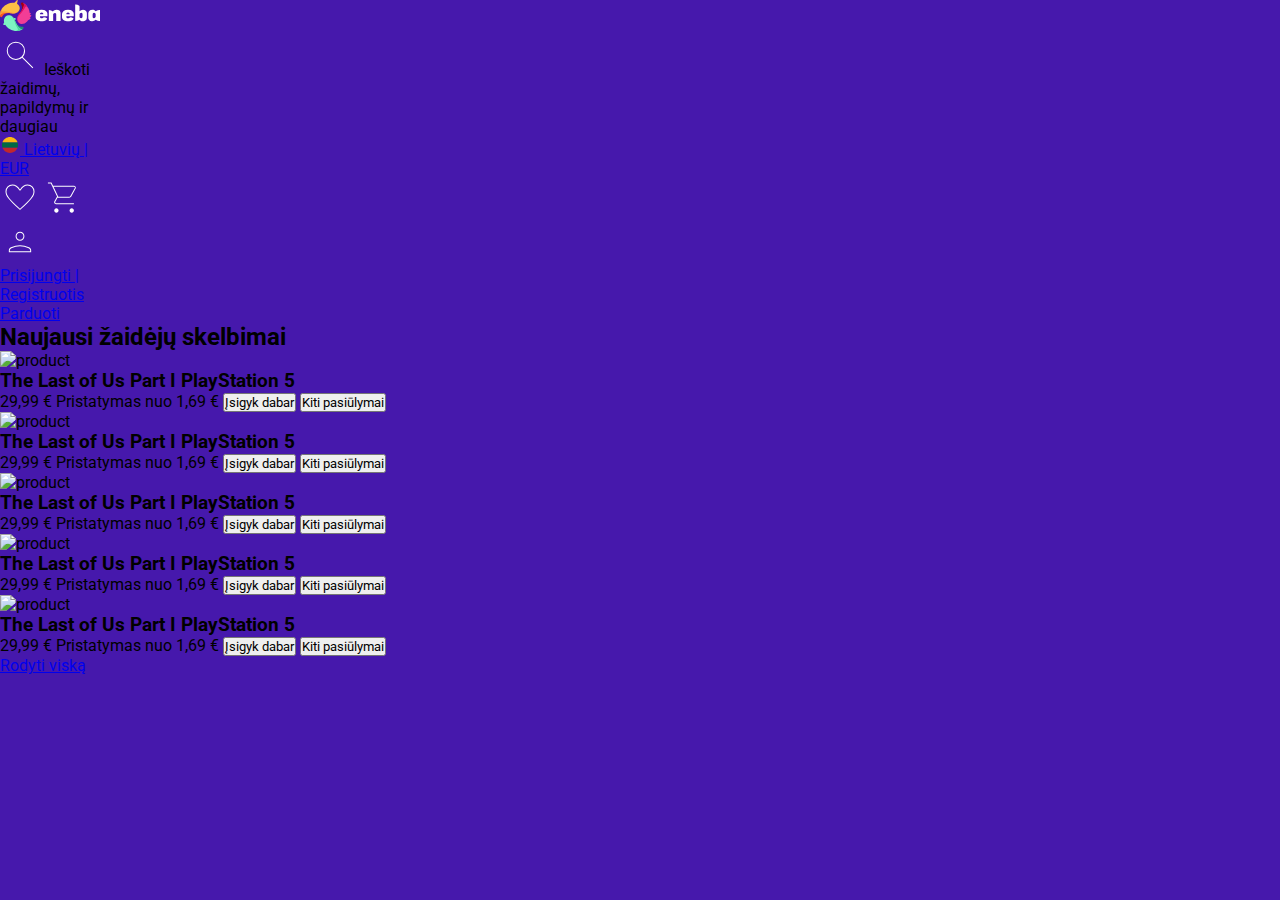
==== task.html @ d920ccc6 "Adedd @media for mobile header" ====
<!DOCTYPE html>
<html lang="en">
  <head>
    <meta charset="UTF-8" />
    <meta name="viewport" content="width=device-width, initial-scale=1.0" />
    <link rel="stylesheet" href="./task.css" />
    <link
      rel="stylesheet"
      href="https://cdnjs.cloudflare.com/ajax/libs/font-awesome/6.7.2/css/all.min.css"
    />
    <title>Document</title>
  </head>
  <body>
    <header>
      <div class="main_header">
        <div class="logo"><img src="./Images/logoFull.svg" alt="Logo" /></div>

        <div class="search_bar">
          <img src="./Images/Icons/search_icon.svg" alt="" />
          Ieškoti žaidimų, papildymų ir daugiau
        </div>
        <div class="language_curency">
          <a href="#"
            ><img src="./Images/Icons/language_icon.png" alt="" /> Lietuvių |
            EUR</a
          >
        </div>

        <div class="login_register">
          <a href="#"><img src="./Images/Icons/favorite_icon.svg" alt="" /></a>
          <a href="#"><img src="./Images/Icons/shopping_icon.svg" alt="" /></a>
          <a href="#"><img src="./Images/Icons/person_icon.svg" alt="" /></a>
          <a href="#">Prisijungti | Registruotis</a>
        </div>

        <div class="sell_button"><a href="#">Parduoti</a></div>

        <div class="mobile_header">
          <a href=""><img src="./Images/Icons/search_icon.svg" alt="" /></a>
          <a href="#"><img src="./Images/Icons/favorite_icon.svg" alt="" /></a>
          <a href="#"><img src="./Images/Icons/shopping_icon.svg" alt="" /></a>
          <a href="#"><img src="./Images/Icons/person_icon.svg" alt="" /></a>
        </div>
      </div>
    </header>
    <main>
      <section class="commercial"></section>
      <section class="categories"></section>
      <section class="new_ads">
        <h2>Naujausi žaidėjų skelbimai</h2>
        <div class="for_gaming">
          <ul class="gaming_categories">
            <li><a href="#somewhere"></a></li>
            <li><a href="#somewhere"></a></li>
            <li><a href="#somewhere"></a></li>
            <li><a href="#somewhere"></a></li>
            <li><a href="#somewhere"></a></li>
          </ul>
          <ul class="equipment_models">
            <li><a href="#somewhere"></a></li>
            <li><a href="#somewhere"></a></li>
            <li><a href="#somewhere"></a></li>
            <li><a href="#somewhere"></a></li>
            <li><a href="#somewhere"></a></li>
            <li><a href="#somewhere"></a></li>
            <li><a href="#somewhere"></a></li>
            <li><a href="#somewhere"></a></li>
            <li><a href="#somewhere"></a></li>
          </ul>
        </div>
        <div class="cards">
          <div class="card">
            <div class="img_wrapper">
              <img src="" alt="product" />
            </div>
            <div class="card_content">
              <h3>The Last of Us Part I PlayStation 5</h3>
              <span class="advertisements_count"></span>
              <span class="price">29,99 €</span>
              <span class="shipping_cost">Pristatymas nuo 1,69 €</span>
              <button class="purchase_button">Įsigyk dabar</button>
              <button class="ads_button">Kiti pasiūlymai</button>
            </div>
          </div>
          <div class="card">
            <div class="img_wrapper">
              <img src="" alt="product" />
            </div>
            <div class="card_content">
              <h3>The Last of Us Part I PlayStation 5</h3>
              <span class="advertisements_count"></span>
              <span class="price">29,99 €</span>
              <span class="shipping_cost">Pristatymas nuo 1,69 €</span>
              <button class="purchase_button">Įsigyk dabar</button>
              <button class="ads_button">Kiti pasiūlymai</button>
            </div>
          </div>
          <div class="card">
            <div class="img_wrapper">
              <img src="" alt="product" />
            </div>
            <div class="card_content">
              <h3>The Last of Us Part I PlayStation 5</h3>
              <span class="advertisements_count"></span>
              <span class="price">29,99 €</span>
              <span class="shipping_cost">Pristatymas nuo 1,69 €</span>
              <button class="purchase_button">Įsigyk dabar</button>
              <button class="ads_button">Kiti pasiūlymai</button>
            </div>
          </div>
          <div class="card">
            <div class="img_wrapper">
              <img src="" alt="product" />
            </div>
            <div class="card_content">
              <h3>The Last of Us Part I PlayStation 5</h3>
              <span class="advertisements_count"></span>
              <span class="price">29,99 €</span>
              <span class="shipping_cost">Pristatymas nuo 1,69 €</span>
              <button class="purchase_button">Įsigyk dabar</button>
              <button class="ads_button">Kiti pasiūlymai</button>
            </div>
          </div>
          <div class="card">
            <div class="img_wrapper">
              <img src="" alt="product" />
            </div>
            <div class="card_content">
              <h3>The Last of Us Part I PlayStation 5</h3>
              <span class="advertisements_count"></span>
              <span class="price">29,99 €</span>
              <span class="shipping_cost">Pristatymas nuo 1,69 €</span>
              <button class="purchase_button">Įsigyk dabar</button>
              <button class="ads_button">Kiti pasiūlymai</button>
            </div>
          </div>
        </div>
        <a class="button" href="#show">Rodyti viską</a>
      </section>
      <section class="promoted_offers"></section>
      <section class="recommendations"></section>
      <section class="most_popular_games"></section>
    </main>
    <footer></footer>
  </body>
</html>
---- task.css ----
@font-face {
  font-family: "Roboto";
  src: url("./Fonts/Roboto/Roboto-VariableFont_wdth\,wght.ttf");
}

* {
  margin: 0;
  padding: 0;
  box-sizing: border-box;
  font-family: "Roboto";
  list-style: none;
}

body {
  min-width: 370px;
  background-color: var(--main-background-color);
}

:root {
  --main-background-color: #4618ac;
  --secondary-background-color: #351183;
  --main-text-color: #fff;
}

header {
  display: flex;
  width: 100px;
  background-color: var(--main-background-color);
}

.mobile_header {
  display: none;
}

@media screen and (max-width: 600px) {
  .search_bar {
    display: none;
  }
  .language_curency {
    display: none;
  }
  .login_register {
    display: none;
  }
  .sell_button {
    display: none;
  }
  .mobile_header {
    display: flex;
  }
}
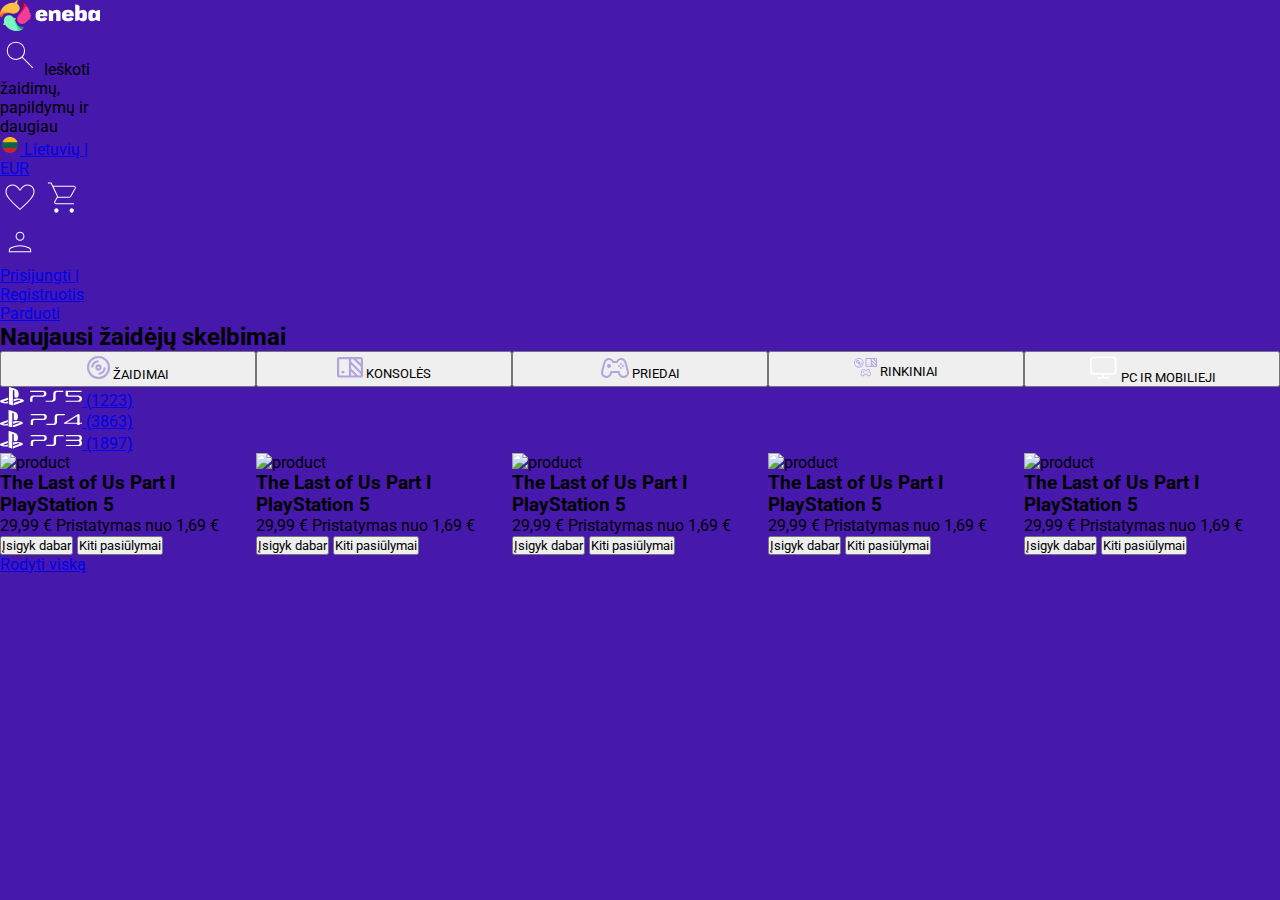
==== commit 2b85b409: "Added new content" ====
--- a/task.html
+++ b/task.html
@@ -49,17 +49,211 @@
       <section class="new_ads">
         <h2>Naujausi žaidėjų skelbimai</h2>
         <div class="for_gaming">
-          <ul class="gaming_categories">
-            <li><a href="#somewhere"></a></li>
-            <li><a href="#somewhere"></a></li>
-            <li><a href="#somewhere"></a></li>
-            <li><a href="#somewhere"></a></li>
-            <li><a href="#somewhere"></a></li>
-          </ul>
+          <div class="gaming_categories">
+            <button class="button">
+              <svg
+                xmlns="http://www.w3.org/2000/svg"
+                width="61.65"
+                height="61.65"
+                viewBox="0 0 61.65 61.65"
+                class=""
+                style="max-width: 23px; min-width: 23px; height: auto"
+              >
+                <path
+                  fill="#b5a3de"
+                  fill-rule="evenodd"
+                  d="M30.83 22.42a8.4 8.4 0 108.4 8.4 8.4 8.4 0 00-8.4-8.4zm-2.8 8.4a2.8 2.8 0 102.8-2.8 2.8 2.8 0 00-2.81 2.8z"
+                ></path>
+                <path
+                  fill="#b5a3de"
+                  d="M11.2 30.83A19.62 19.62 0 0130.84 11.2v5.6A14.01 14.01 0 0016.8 30.83zm19.63 14.01a14.01 14.01 0 0014-14.01h5.6a19.62 19.62 0 01-19.6 19.61z"
+                ></path>
+                <path
+                  fill="#b5a3de"
+                  fill-rule="evenodd"
+                  d="M30.83 0a30.83 30.83 0 1030.82 30.83A30.82 30.82 0 0030.83 0zM5.6 30.83A25.22 25.22 0 1030.83 5.6 25.22 25.22 0 005.6 30.83z"
+                ></path>
+              </svg>
+              <span>ŽAIDIMAI</span>
+            </button>
+            <button class="button">
+              <svg
+                xmlns="http://www.w3.org/2000/svg"
+                width="71.02"
+                height="56.23"
+                viewBox="0 0 71.02 56.23"
+                class=""
+                style="max-width: 26px; min-width: 26px; height: auto"
+              >
+                <path
+                  fill="#b5a3de"
+                  d="M65.1 0H5.92A5.92 5.92 0 000 5.92V50.3a5.92 5.92 0 005.92 5.92H65.1a5.92 5.92 0 005.92-5.92V5.9A5.92 5.92 0 0065.1 0zM38.47 39.7l10.61 10.6H38.47zm0-33.78h6.17L65.1 26.38v12.34L38.47 12.1zM65.1 18.01L53.01 5.91H65.1zM5.91 5.91h26.64v44.4H5.92zm51.54 44.4L38.47 31.33V20.46L65.1 47.09v3.22zm0 0"
+                ></path>
+                <path
+                  fill="#b5a3de"
+                  d="M17.75 38.47H14.8a2.96 2.96 0 100 5.92h2.95a2.96 2.96 0 100-5.92zm0 0"
+                ></path>
+              </svg>
+              <span>KONSOLĖS</span>
+            </button>
+            <button class="button">
+              <svg
+                xmlns="http://www.w3.org/2000/svg"
+                width="77.23"
+                height="55.24"
+                viewBox="0 0 77.23 55.24"
+                class=""
+                style="max-width: 28px; min-width: 28px; height: auto"
+              >
+                <path
+                  fill="#b5a3de"
+                  d="M15.19 55.18a15.12 15.12 0 01-3.97-.53A15.45 15.45 0 01.52 35.87l6.42-24.39a15.28 15.28 0 017.15-9.46A14.98 14.98 0 0125.52.52a15.23 15.23 0 019.5 7.76h7.16A15.14 15.14 0 0151.7.53a14.98 14.98 0 0111.44 1.5 15.37 15.37 0 017.15 9.4l6.43 24.44A15.45 15.45 0 0165.97 54.7a14.98 14.98 0 01-11.44-1.5 15.28 15.28 0 01-7.15-9.4l-.5-2.43H30.33l-.63 2.38a15.28 15.28 0 01-7.15 9.4 15.06 15.06 0 01-7.36 2.02zm6.4-49.66a9.63 9.63 0 00-4.75 1.27 9.93 9.93 0 00-4.58 6.05L5.85 37.22a9.93 9.93 0 006.84 12.11 9.46 9.46 0 007.23-.94 9.77 9.77 0 004.58-6.04l1.7-6.48h24.83l1.69 6.48a9.88 9.88 0 004.58 6.04 9.55 9.55 0 007.25.94 9.88 9.88 0 006.81-12.1l-6.42-24.4a9.8 9.8 0 00-4.55-6.04 9.55 9.55 0 00-7.26-.94 9.8 9.8 0 00-6.54 6.13l-.66 1.82H31.3l-.66-1.82a9.82 9.82 0 00-6.57-6.13 9.6 9.6 0 00-2.48-.33z"
+                ></path>
+                <path
+                  fill="#b5a3de"
+                  d="M22.06 27.6a5.52 5.52 0 115.51-5.53 5.52 5.52 0 01-5.51 5.52zm0-5.53zm35.86-5.51a2.76 2.76 0 11-2.76-2.76 2.76 2.76 0 012.76 2.76zm0 11.04a2.76 2.76 0 11-2.76-2.77 2.76 2.76 0 012.76 2.76zm-5.52-5.53a2.76 2.76 0 11-2.76-2.75 2.76 2.76 0 012.76 2.75zm11.04 0a2.76 2.76 0 11-2.76-2.75 2.76 2.76 0 012.76 2.75z"
+                ></path>
+              </svg>
+              <span>PRIEDAI</span>
+            </button>
+            <button class="button">
+              <svg
+                xmlns="http://www.w3.org/2000/svg"
+                width="71.02"
+                height="56.36"
+                viewBox="0 0 71.02 56.36"
+                class=""
+                style="max-width: 23px; min-width: 23px; height: auto"
+              >
+                <path
+                  fill="#b5a3de"
+                  d="M26.68 56.33a6.21 6.21 0 01-1.63-.22 6.35 6.35 0 01-4.4-7.71l2.64-10.02a6.28 6.28 0 012.94-3.89 6.15 6.15 0 014.7-.61 6.26 6.26 0 013.9 3.18h2.94a6.22 6.22 0 013.9-3.18 6.15 6.15 0 014.7.61 6.31 6.31 0 012.94 3.87l2.64 10.04a6.35 6.35 0 01-4.4 7.74 6.15 6.15 0 01-4.7-.61 6.28 6.28 0 01-2.94-3.87l-.2-1h-6.8l-.26.98a6.28 6.28 0 01-2.94 3.86 6.19 6.19 0 01-3.03.83zm2.63-20.4a3.96 3.96 0 00-1.95.52 4.08 4.08 0 00-1.88 2.48l-2.64 10.02a4.08 4.08 0 002.81 4.98 3.89 3.89 0 002.97-.39 4.01 4.01 0 001.88-2.48l.7-2.66h10.2l.7 2.66a4.06 4.06 0 001.87 2.48 3.92 3.92 0 002.98.39 4.06 4.06 0 002.8-4.98l-2.64-10.01a4.02 4.02 0 00-1.87-2.49 3.92 3.92 0 00-2.98-.38 4.02 4.02 0 00-2.68 2.51l-.27.75H33.3l-.27-.75a4.04 4.04 0 00-2.7-2.51 3.94 3.94 0 00-1.02-.14z"
+                ></path>
+                <path
+                  fill="#b5a3de"
+                  d="M29.5 45a2.27 2.27 0 112.27-2.27A2.27 2.27 0 0129.5 45zm0-2.27zm14.74-2.27a1.13 1.13 0 11-1.14-1.13 1.13 1.13 0 011.14 1.13zm0 4.54a1.13 1.13 0 11-1.14-1.14A1.13 1.13 0 0144.24 45zm-2.27-2.27a1.13 1.13 0 11-1.13-1.13 1.13 1.13 0 011.13 1.13zm4.53 0a1.13 1.13 0 11-1.13-1.13 1.13 1.13 0 011.13 1.13z"
+                ></path>
+                <path
+                  fill="#b5a3de"
+                  fill-rule="evenodd"
+                  d="M14.88 10.82a4.06 4.06 0 104.06 4.06 4.06 4.06 0 00-4.06-4.06zm-1.35 4.06a1.35 1.35 0 101.35-1.36 1.35 1.35 0 00-1.35 1.36z"
+                ></path>
+                <path
+                  fill="#b5a3de"
+                  d="M5.41 14.88a9.47 9.47 0 019.47-9.47v2.7a6.76 6.76 0 00-6.76 6.77zm9.47 6.76a6.76 6.76 0 006.76-6.76h2.7a9.47 9.47 0 01-9.46 9.47z"
+                ></path>
+                <path
+                  fill="#b5a3de"
+                  fill-rule="evenodd"
+                  d="M14.88 0a14.88 14.88 0 1014.88 14.88A14.88 14.88 0 0014.88 0zM2.7 14.88A12.17 12.17 0 1014.88 2.7 12.17 12.17 0 002.7 14.88z"
+                ></path>
+                <g fill="#b5a3de">
+                  <path
+                    d="M68.06 0H38.47a2.96 2.96 0 00-2.96 2.96v22.2a2.96 2.96 0 002.96 2.95h29.6a2.96 2.96 0 002.95-2.96V2.95A2.96 2.96 0 0068.06 0zM54.75 19.85l5.3 5.3h-5.3zm0-16.9h3.08L68.06 13.2v6.17L54.75 6.05zM68.06 9l-6.04-6.04h6.04zm-29.6-6.04H51.8v22.2H38.47zm25.78 22.2l-9.5-9.5v-5.43l13.32 13.32v1.6zm0 0"
+                  ></path>
+                  <path
+                    d="M44.39 19.24H42.9a1.48 1.48 0 000 2.95h1.48a1.48 1.48 0 100-2.95zm0 0"
+                  ></path>
+                </g>
+              </svg>
+              <span>RINKINIAI</span>
+            </button>
+            <button class="button">
+              <svg
+                width="33"
+                height="32"
+                viewBox="0 0 33 32"
+                fill="none"
+                xmlns="http://www.w3.org/2000/svg"
+                class=""
+                style="max-width: 30px; min-width: 30px; height: auto"
+              >
+                <path
+                  fill-rule="evenodd"
+                  clip-rule="evenodd"
+                  d="M27.45 5.9H6.12a2 2 0 00-2 2v12a2 2 0 002 2h21.33a2 2 0 002-2v-12a2 2 0 00-2-2zm-21.33-2a4 4 0 00-4 4v12a4 4 0 004 4h9.66v2.56h-4.33a1 1 0 100 2h10.67a1 1 0 000-2h-4.34V23.9h9.67a4 4 0 004-4v-12a4 4 0 00-4-4H6.12z"
+                  fill="#fff"
+                ></path>
+              </svg>
+              <span>PC IR MOBILIEJI</span>
+            </button>
+          </div>
           <ul class="equipment_models">
-            <li><a href="#somewhere"></a></li>
-            <li><a href="#somewhere"></a></li>
-            <li><a href="#somewhere"></a></li>
+            <li>
+              <a href="#somewhere">
+                <svg
+                  xmlns="http://www.w3.org/2000/svg"
+                  width="265.88"
+                  height="60.17"
+                  viewBox="0 0 265.88 60.17"
+                  class=""
+                  style="max-width: 82px; min-width: 82px; height: auto"
+                >
+                  <path
+                    d="M5.81 51.21c-6.1-1.73-7.13-5.34-4.33-7.41a29.21 29.21 0 016.96-3.36l18.11-6.46v7.36L13.54 46c-2.3.84-2.66 2.01-.79 2.63a13.57 13.57 0 007.56-.4l6.24-2.26v6.6c-.4.08-.84.14-1.23.22a41.13 41.13 0 01-19.5-1.59zm38.18.76l20.31-7.25c2.3-.84 2.66-1.99.79-2.6a13.57 13.57 0 00-7.56.4l-13.52 4.77v-7.6l.79-.26a46.87 46.87 0 019.4-1.99 39.87 39.87 0 0117.52 2.1c5.96 1.88 6.63 4.68 5.12 6.58S71.6 49.4 71.6 49.4l-27.59 9.94zM46.36 4.8c10.7 3.7 14.33 8.29 14.33 18.64 0 10.1-6.18 13.91-14.07 10.1V14.72c0-2.21-.4-4.23-2.47-4.81-1.56-.5-2.54.98-2.54 3.16v47.1l-12.62-4.03V0a145.33 145.33 0 0117.37 4.81z"
+                    fill-rule="evenodd"
+                    fill="#fff"
+                  ></path>
+                  <path
+                    d="M264.45 12h-51.49v13.97s-.17 5.4 6.52 5.4h31.49a9.2 9.2 0 013.58.73 5.82 5.82 0 013.72 5.6 6.17 6.17 0 01-2.8 5.46 7.22 7.22 0 01-3.86 1.12h-38.65v3.91h43.13s9.8-.39 9.8-10.46a9.25 9.25 0 00-5.69-8.9 13.09 13.09 0 00-5.54-1.2h-31.2a2.99 2.99 0 01-1.48-.37 2.62 2.62 0 01-1.4-2.49V15.9h43.88zm-116.3 32.25v3.91H170a10.91 10.91 0 007.14-2.57 9.08 9.08 0 003.19-7.11V21.83a6.01 6.01 0 012.24-4.76 5.53 5.53 0 013.52-1.17h19.06V12h-22.7s-9.8.18-9.8 10.53v15.56a6.8 6.8 0 01-.97 3.6 5.29 5.29 0 01-4.68 2.56zM97.69 12v3.86h38.96a7.51 7.51 0 013.13.67 5.43 5.43 0 013.27 5.23 5.32 5.32 0 01-3.27 5.12 7.43 7.43 0 01-3.2.68h-28.87a10.68 10.68 0 00-4.93 1.11 9.47 9.47 0 00-5.06 8.74v10.63h7.5V37.47a5.47 5.47 0 01.36-2.01 6.04 6.04 0 015.85-4.15h29.14a10.28 10.28 0 002.9-.39c2.7-.75 7.14-2.96 7.14-9.18 0-9.65-9.63-9.8-9.63-9.8H97.7z"
+                    fill="#fff"
+                  ></path>
+                </svg>
+                <span>(1223)</span>
+              </a>
+            </li>
+            <li>
+              <a href="#somewhere">
+                <svg
+                  xmlns="http://www.w3.org/2000/svg"
+                  width="279.56"
+                  height="60.17"
+                  viewBox="0 0 279.56 60.17"
+                  class=""
+                  style="max-width: 82px; min-width: 82px; height: auto"
+                >
+                  <path
+                    fill="#fff"
+                    d="M194.35 41.21V23.82c0-3.53 1.68-6.08 5.16-6.08h21.74a.31.31 0 00.29-.3v-3.59h-26.6c-5.8.76-8.59 4.76-8.59 9.92v17.38c0 3.54-1.68 6.09-5.16 6.09h-23a.31.31 0 00-.3.29v3.48a.5.5 0 00.17.29h26.09c6.84-.17 10.2-4.52 10.2-10.09zM104.91 51.3h7.65a.32.32 0 00.18-.29V39.94c0-3.54 2.02-5.97 4.92-5.97h31.48c7.07 0 10.55-4.35 10.55-10.09 0-5.16-2.84-9.16-8.58-9.91h-46.32a.2.2 0 00-.05.12v3.47c0 .18.05.3.23.3h41.5c3.53 0 5.16 2.54 5.16 6.08s-1.68 6.09-5.16 6.09h-32.8c-5.1 0-8.93 4.34-8.93 10.02v10.96a.27.27 0 00.17.29z"
+                  ></path>
+                  <path
+                    fill="#fff"
+                    d="M221.42 47.3h41.8a.26.26 0 01.23.17v3.54a.27.27 0 00.29.3h7.54a.27.27 0 00.23-.3v-3.48a.31.31 0 01.29-.29h7.48a.27.27 0 00.29-.29v-3.48a.27.27 0 00-.3-.29h-7.48a.31.31 0 01-.29-.29V17.74c0-2.09-.75-3.36-2.02-3.83h-2.2a7.2 7.2 0 00-2.2.99l-45.05 27.76c-1.74 1.1-2.38 2.32-1.91 3.25.35.81 1.33 1.39 3.3 1.39zm6.5-4.64l34.9-21.56a.39.39 0 01.63.35V43a.31.31 0 01-.29.3H228.1c-.3 0-.47-.12-.47-.18a.52.52 0 01.3-.47z"
+                  ></path>
+                  <g fill="#fff">
+                    <path
+                      d="M29.15 0c3.36.64 6.72 1.56 10.03 2.5 1.91.57 3.77 1.1 5.68 1.73a41.32 41.32 0 018.58 3.6 18.33 18.33 0 013.36 2.55 13.93 13.93 0 012.6 3.65 20.18 20.18 0 011.69 7.82 22.36 22.36 0 01-.3 5.22 12.75 12.75 0 01-1.56 4.29 7.43 7.43 0 01-2.9 2.78 7.09 7.09 0 01-3.76.87 13.1 13.1 0 01-5.69-1.45c-.05-5.91 0-11.77 0-17.68a14.72 14.72 0 00-.17-3.19 4 4 0 00-1.1-2.2 3 3 0 00-1.5-.7 1.5 1.5 0 00-1.51.58 4 4 0 00-.76 2.55v47.25c-4.23-1.34-8.46-2.67-12.69-4.06zM10.08 39.88l16.58-5.91v7.36c-4.35 1.56-8.76 3.13-13.1 4.7a4.8 4.8 0 00-1.68.93.83.83 0 00-.3.87 1.48 1.48 0 00.88.7 7.8 7.8 0 003.01.46 17.12 17.12 0 003.42-.36 16.1 16.1 0 002.2-.7c1.85-.7 3.7-1.33 5.62-2.03v6.61a47.26 47.26 0 01-6.95.76A40.25 40.25 0 015.85 51.3a12.13 12.13 0 01-4.12-1.91 4.33 4.33 0 01-1.56-1.97 3.04 3.04 0 01.06-2.15 4.17 4.17 0 011.44-1.57 26.67 26.67 0 014.41-2.31c1.27-.58 2.67-1.05 4-1.51z"
+                    ></path>
+                    <path
+                      d="M54.54 37.39c1.27-.12 2.5-.18 3.77-.23a40.19 40.19 0 0112.29 1.8c.75.23 1.5.52 2.32.8a11.98 11.98 0 013.88 2.1 3.4 3.4 0 011.22 2.37 2.67 2.67 0 01-.82 2.03 10.69 10.69 0 01-3.41 2.37 35.68 35.68 0 01-4.12 1.63c-8.46 3.01-16.93 6.08-25.39 9.1v-7.13c0-.12-.06-.24.12-.3 6.43-2.31 12.87-4.57 19.3-6.9a10.15 10.15 0 002.55-1.15 1.07 1.07 0 00.46-1.05 1.48 1.48 0 00-.87-.7 7.8 7.8 0 00-3.01-.46 16.26 16.26 0 00-4.76.7 1290.2 1290.2 0 01-13.73 4.81v-7.65a54.06 54.06 0 0110.2-2.14z"
+                    ></path>
+                  </g>
+                </svg>
+                <span>(3863)</span>
+              </a>
+            </li>
+            <li>
+              <a href="#somewhere">
+                <svg
+                  xmlns="http://www.w3.org/2000/svg"
+                  width="279.5"
+                  height="60.17"
+                  viewBox="0 0 279.5 60.17"
+                  class=""
+                  style="max-width: 82px; min-width: 82px; height: auto"
+                >
+                  <path
+                    fill="#fff"
+                    d="M29.15 0c3.36.64 6.72 1.56 10.03 2.5 1.91.57 3.77 1.1 5.68 1.73a41.32 41.32 0 018.58 3.6 18.33 18.33 0 013.36 2.55 13.93 13.93 0 012.6 3.65 20.18 20.18 0 011.69 7.82 22.36 22.36 0 01-.3 5.22 12.75 12.75 0 01-1.56 4.29 7.43 7.43 0 01-2.9 2.78 7.09 7.09 0 01-3.76.87 13.1 13.1 0 01-5.69-1.45c-.05-5.91 0-11.77 0-17.68a14.72 14.72 0 00-.17-3.19 4 4 0 00-1.1-2.2 3 3 0 00-1.5-.7 1.5 1.5 0 00-1.51.58 4 4 0 00-.76 2.55v47.25c-4.23-1.34-8.46-2.67-12.69-4.06zM10.08 39.88l16.58-5.91v7.36c-4.35 1.56-8.76 3.13-13.1 4.7a4.8 4.8 0 00-1.68.93.83.83 0 00-.3.87 1.48 1.48 0 00.88.7 7.8 7.8 0 003.01.46 17.12 17.12 0 003.42-.36 16.1 16.1 0 002.2-.7c1.85-.7 3.7-1.33 5.62-2.03v6.61a47.26 47.26 0 01-6.95.76A40.25 40.25 0 015.85 51.3a12.13 12.13 0 01-4.12-1.91 4.33 4.33 0 01-1.56-1.97 3.04 3.04 0 01.06-2.15 4.17 4.17 0 011.44-1.57 26.67 26.67 0 014.41-2.31c1.27-.58 2.67-1.05 4-1.51z"
+                  ></path>
+                  <path
+                    fill="#fff"
+                    d="M54.54 37.39c1.27-.12 2.5-.18 3.77-.23a40.19 40.19 0 0112.29 1.8c.75.23 1.5.52 2.32.8a11.98 11.98 0 013.88 2.1 3.4 3.4 0 011.22 2.37 2.67 2.67 0 01-.82 2.03 10.69 10.69 0 01-3.41 2.37 35.68 35.68 0 01-4.12 1.63c-8.46 3.01-16.93 6.08-25.39 9.1v-7.13c0-.12-.06-.24.12-.3 6.43-2.31 12.87-4.57 19.3-6.9a10.15 10.15 0 002.55-1.15 1.07 1.07 0 00.46-1.05 1.48 1.48 0 00-.87-.7 7.8 7.8 0 00-3.01-.46 16.26 16.26 0 00-4.76.7 1290.2 1290.2 0 01-13.73 4.81v-7.65a54.06 54.06 0 0110.2-2.14zM216.6 13.94h-22.89c-7.07 0-10.55 4.35-10.55 10.03v17.21c0 3.54-1.68 6.03-5.16 6.03h-20.06a.25.25 0 00-.23.23v3.48c0 .12.12.3.23.3h22.73c7.07 0 10.55-4.36 10.55-10.04V23.97c0-3.54 1.62-6.03 5.16-6.03h20.28a.27.27 0 00.3-.23v-3.48a.37.37 0 00-.36-.29zm-67.47 0h-44.1a.27.27 0 00-.3.23v3.48a.31.31 0 00.3.29h41.44c3.47 0 5.16 2.55 5.16 6.03 0 3.53-1.69 6.03-5.16 6.03h-32.81c-5.1 0-8.93 4.28-8.93 9.97v11.01a.27.27 0 00.3.29h7.47a.27.27 0 00.29-.29V39.97c0-3.48 2.03-5.97 4.93-5.97h31.41c7.07 0 10.5-4.35 10.5-10.03 0-5.63-3.43-10.03-10.5-10.03zm127.07 18.2a.28.28 0 010-.4 9.67 9.67 0 003.3-7.71c0-5.69-3.5-10.03-10.57-10.03h-44.1a.27.27 0 00-.3.29v3.48a.31.31 0 00.3.29h41.44c3.48 0 5.16 2.55 5.16 6.02 0 3.54-1.68 6.03-5.16 6.03h-41.44a.27.27 0 00-.3.3v3.47a.27.27 0 00.3.23h41.44c4.58.06 5.16 4.52 5.16 6.78v.4c0 3.54-1.68 6.1-5.16 6.1h-41.44a.27.27 0 00-.3.23v3.48a.31.31 0 00.3.29h44.1c7.08 0 10.56-4.7 10.56-10.03v-.4c0-3.6-1.1-6.85-3.3-8.82z"
+                  ></path>
+                </svg>
+                <span>(1897)</span>
+              </a>
+            </li>
             <li><a href="#somewhere"></a></li>
             <li><a href="#somewhere"></a></li>
             <li><a href="#somewhere"></a></li>
--- a/task.css
+++ b/task.css
@@ -49,3 +49,19 @@
     display: flex;
   }
 }
+
+.new_ads {
+  max-width: 1400px;
+  width: 100%;
+  margin: 0 auto;
+}
+
+.gaming_categories {
+  display: grid;
+  grid-template-columns: 1fr 1fr 1fr 1fr 1fr;
+}
+
+.cards {
+  display: grid;
+  grid-template-columns: 1fr 1fr 1fr 1fr 1fr;
+}
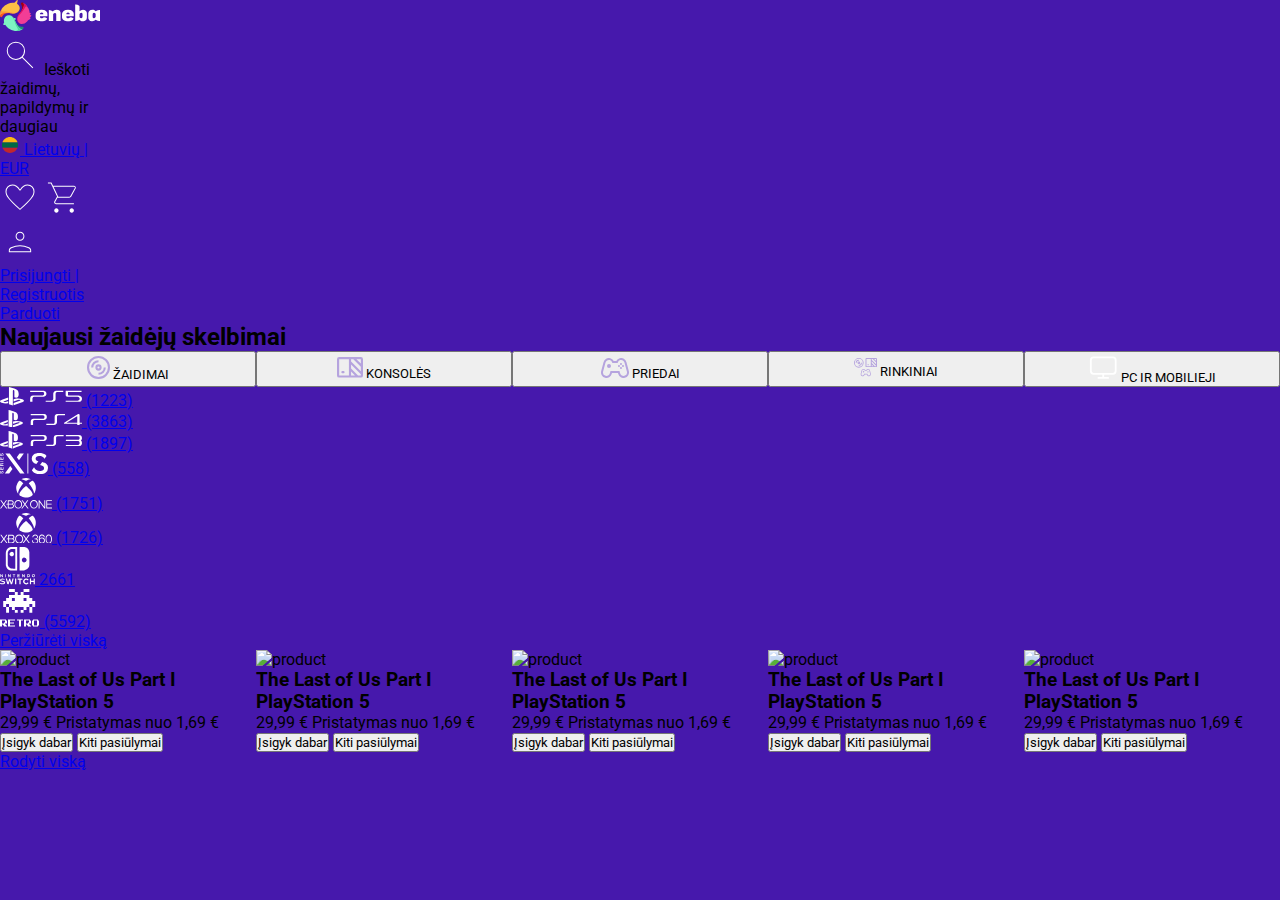
==== commit 76807ce2: "Added new content" ====
--- a/task.html
+++ b/task.html
@@ -254,12 +254,114 @@
                 <span>(1897)</span>
               </a>
             </li>
-            <li><a href="#somewhere"></a></li>
-            <li><a href="#somewhere"></a></li>
-            <li><a href="#somewhere"></a></li>
-            <li><a href="#somewhere"></a></li>
-            <li><a href="#somewhere"></a></li>
-            <li><a href="#somewhere"></a></li>
+            <li>
+              <a href="#somewhere">
+                <svg
+                  xmlns="http://www.w3.org/2000/svg"
+                  width="133.55"
+                  height="58.51"
+                  viewBox="0 0 133.55 58.51"
+                  class=""
+                  style="max-width: 48px; min-width: 48px; height: auto"
+                >
+                  <path
+                    d="M101.15 30.91l5.8-8a15.6 15.6 0 01-5.38-2.35 5.94 5.94 0 01-2.35-5.24 5.77 5.77 0 012.62-5.1 12.75 12.75 0 017.46-1.8c10.2 0 12.83 5.38 14.62 7.6l5.52-7.6a16.05 16.05 0 00-3.45-4C122.27 1.52 116.61 0 109.16 0c-6.49 0-11.6 1.38-15.32 4.28a14.06 14.06 0 00-5.52 11.6c0 7.58 4.28 12.4 12.83 15.03zm28.15-.41c-2.62-2.35-6.49-4-11.87-5.38l-5.93 8.14a22.22 22.22 0 018.56 3.58 5.66 5.66 0 012.48 5.11 7.03 7.03 0 01-2.9 6.07 13.95 13.95 0 01-8.42 2.07c-8.55 0-12.56-2.76-16.56-10.2l-5.93 8a17.35 17.35 0 004.41 5.51c4.14 3.45 10.08 5.1 17.67 5.1 7.17 0 12.7-1.51 16.7-4.55a14.83 14.83 0 005.93-12.7 12.4 12.4 0 00-4.14-10.75zM78.8 57.27h-2.49V1.24h2.49zM6.9.97a2.48 2.48 0 012.07.96 5.3 5.3 0 01-.14 5.52 2.63 2.63 0 01-2.34.97V6.76a1.6 1.6 0 001.38-.55 3.67 3.67 0 00.41-1.66A4.9 4.9 0 008 3.17c-.27-.27-.55-.55-.96-.41a.98.98 0 00-.83.41 4.94 4.94 0 00-.55 1.52l-.14.83a4.54 4.54 0 01-.97 2.2 2.12 2.12 0 01-1.79.7 2.72 2.72 0 01-1.93-.83 6.79 6.79 0 01-.7-2.76 4.08 4.08 0 01.84-2.76 2.75 2.75 0 012.2-.97v1.66a1.86 1.86 0 00-1.24.69 1.7 1.7 0 00-.27 1.38 4.03 4.03 0 00.27 1.24 1.03 1.03 0 001.66 0 4.13 4.13 0 00.55-1.38l.14-.83a4.33 4.33 0 01.83-2.2A1.9 1.9 0 016.9.96zM5.1 50.5a5 5 0 00-.96 2.34l-.14.83a4.13 4.13 0 01-.55 1.38 1.03 1.03 0 01-1.66 0 2.05 2.05 0 01-.27-1.24 2.78 2.78 0 01.41-1.52 1.7 1.7 0 011.1-.55v-1.66a3.26 3.26 0 00-2.2.97A4.98 4.98 0 000 53.82a4 4 0 00.69 2.48 2 2 0 001.93.83 2.62 2.62 0 001.8-.7 4.54 4.54 0 00.96-2.2l.14-.83a6.73 6.73 0 01.55-1.52.98.98 0 01.83-.41 1.25 1.25 0 01.97.41 1.6 1.6 0 01.27 1.38 3.67 3.67 0 01-.41 1.66 1.6 1.6 0 01-1.38.55v1.66a2.84 2.84 0 002.34-.97 5.3 5.3 0 00.14-5.52 2.48 2.48 0 00-2.07-.96 2.16 2.16 0 00-1.65.83zm4.42-22.22v1.8a2.6 2.6 0 01-1.1.27h-.96a1.57 1.57 0 00-1.1.41 1.07 1.07 0 00-.28 1.1v2.21h3.58v1.8H.41v-4.55a3.04 3.04 0 01.56-1.8l-.14.14a.3.3 0 01.27-.28 2.32 2.32 0 011.94-.82 2.24 2.24 0 012.2 1.51 2.48 2.48 0 01.7-.96 2.05 2.05 0 011.24-.28l1.38-.14a5 5 0 00.96-.41zm-6.35 2.07a1.25 1.25 0 00-.96.41 1.07 1.07 0 00-.28 1.1v2.21H4.7v-2.34a1.57 1.57 0 00-.41-1.1 1.15 1.15 0 00-1.1-.28zM.41 24.7h9.11v-1.8H.42zM1.93 12H.41v6.76h9.11v-6.75H8v4.96H5.66v-4.55H4.14v4.55h-2.2zm0 27.6H.41v6.76h9.11V39.6H8v4.97H5.66v-4.55H4.14v4.55h-2.2zM13.4 57.27h12.14l9.1-12.56-6.07-8.28zM66.38 1.24H54.23L46.78 11.6l6.07 8.28zm-39.2 0H15.04l40.99 56.03h12.14z"
+                    fill="#fff"
+                  ></path>
+                </svg>
+                <span>(558)</span>
+              </a>
+            </li>
+            <li>
+              <a href="#somewhere">
+                <svg
+                  xmlns="http://www.w3.org/2000/svg"
+                  width="170"
+                  height="100.03"
+                  viewBox="0 0 170 100.03"
+                  class=""
+                  style="max-width: 52px; min-width: 52px; height: auto"
+                >
+                  <path
+                    fill="#fff"
+                    d="M129.3 78.13l15.7 21.3h2.9v-26.5H145v21.8l-16.1-21.8h-2.6v26.5h3zm-18.3-5.8c-7.5 0-12.7 5.7-12.7 13.8 0 8.2 5.2 13.9 12.7 13.9 7.4 0 12.6-5.7 12.6-13.9 0-8.1-5.2-13.8-12.6-13.8m0 24.9c-5.7 0-9.7-4.5-9.7-11.1 0-6.5 4-11 9.7-11s9.6 4.5 9.6 11c0 6.6-4 11.1-9.6 11.1m58.8-21.7v-2.6h-18.5v26.5H170v-2.6h-15.8v-9.8h14.6v-2.6h-14.6v-8.9zm-95.9-2.6l7.6 10.3 7.6-10.3h3.5l-9.3 12.6 10.2 13.9H90l-8.5-11.5-8.5 11.5h-3.4l10.1-13.9-9.3-12.6zm-30.6 13.6a12 12 0 00-1.7-1.1 5.99 5.99 0 003.2-5.3c0-1.7-.6-7.2-8.6-7.2H25.4v11.4h-3.6c-.5.6-1.5 2.1-1.9 2.7h5.5v12.4h10.8c5.8 0 9.5-3 9.5-7.7a7.1 7.1 0 00-2.4-5.2m-14.9-10.8h7.8c2.1 0 5.6.5 5.6 4.2 0 2.8-2.1 4.4-5.6 4.4h-7.8v-8.6zm7.8 20.9h-7.8v-9.6h7.8c3 0 6.5.8 6.5 4.6-.1 4.4-4.1 5-6.5 5"
+                  ></path>
+                  <path
+                    fill="#fff"
+                    d="M59.6 72.33c-7.4 0-12.6 5.7-12.6 13.8 0 8.2 5.2 13.9 12.7 13.9 7.4 0 12.6-5.7 12.6-13.9 0-8.1-5.2-13.8-12.7-13.8m0 24.9c-5.7 0-9.7-4.5-9.7-11.1 0-6.5 4-11 9.7-11s9.6 4.5 9.6 11c.1 6.6-3.9 11.1-9.6 11.1M.9 72.93l9.3 12.6L0 99.43h3.5l8.5-11.5 8.4 11.5h3.5l-10.2-13.9 9.3-12.6h-3.5L12 83.23l-7.6-10.3zm80.9-9.01a32.34 32.34 0 01-14.2-5c-3.6-2.3-4.4-3.3-4.4-5.2 0-3.9 4.2-10.6 11.5-18.3 4.1-4.4 9.9-9.5 10.5-9.4 1.2.3 10.9 9.7 14.5 14.1 5.7 7 8.3 12.8 7 15.3-1 1.9-7.3 5.8-11.9 7.2a35.6 35.6 0 01-13 1.3zm-23.5-14.3c-3-4.6-4.5-9.1-5.2-15.6-.2-2.2-.2-3.4.5-7.8a31.9 31.9 0 017.8-15.8c1.6-1.7 1.7-1.7 3.7-1.1 2.4.8 4.9 2.6 8.9 6.1l2.3 2.1-1.3 1.6c-5.8 7.2-12 17.3-14.3 23.6-1.3 3.4-1.8 6.8-1.2 8.3.4.9.1.5-1.2-1.4zm52.5.8c.3-1.4-.1-4.1-1-6.8-1.9-5.8-8.2-16.5-14-23.8l-1.8-2.3 2-1.8a42.2 42.2 0 016.3-5 11.33 11.33 0 014.6-1.8c.6 0 2.6 2.1 4.3 4.4a35.47 35.47 0 015.4 12.4 40.87 40.87 0 01.1 12.1 37.43 37.43 0 01-2.4 7.6 36 36 0 01-3.3 5.6c-.5.5-.5.5-.2-.6zM82.3 7.82a38.3 38.3 0 00-9.1-3.2c-.8-.1-2.2-.2-3-.2-1.9.1-1.8 0 1.2-1.4a30.07 30.07 0 017.5-2.5 36.87 36.87 0 0112.4 0 34.43 34.43 0 019.7 3.6l.7.4-1.5-.1c-3.2-.1-7.7 1.1-12.5 3.4-1.4.7-2.7 1.3-2.7 1.3-.1 0-1.3-.6-2.7-1.3z"
+                  ></path>
+                </svg>
+                <span>(1751)</span>
+              </a>
+            </li>
+            <li>
+              <a href="#somewhere">
+                <svg
+                  xmlns="http://www.w3.org/2000/svg"
+                  width="170.1"
+                  height="100.03"
+                  viewBox="0 0 170.1 100.03"
+                  class=""
+                  style="max-width: 52px; min-width: 52px; height: auto"
+                >
+                  <path
+                    fill="#fff"
+                    d="M94.6 99.33l-8.9-12.1-8.9 12.1h-3.7l10.7-14.6-9.8-13.3h3.7l8 10.8 8-10.8h3.7l-9.8 13.3 10.7 14.6zm-69.4 0l-10.8-14.6 9.8-13.3h-3.7l-8 10.8-8-10.8H.9l9.8 13.3L0 99.33h3.7l8.9-12.1 8.9 12.1zm22.8-8.2c0 5-3.8 8.2-10 8.2H26.7v-13.1h-5.8c.4-.6 1.5-2.2 2-2.8h3.8v-12H38c8.4 0 9.1 5.8 9.1 7.6a6.26 6.26 0 01-3.4 5.6 9.4 9.4 0 011.8 1.2 6.6 6.6 0 012.5 5.3m-18.2-7.7H38c3.8 0 5.9-1.8 5.9-4.7 0-3.9-3.7-4.4-5.9-4.4h-8.2zm15 7.7c0-4-3.7-4.9-6.8-4.9h-8.2v10.2H38c2.6 0 6.8-.7 6.8-5.3m31.2-5.8c0 8.6-5.5 14.6-13.3 14.6s-13.3-6-13.3-14.6 5.5-14.6 13.3-14.6c7.9 0 13.3 6 13.3 14.6m-3.2 0c0-6.9-4.2-11.6-10.1-11.6-6 0-10.2 4.8-10.2 11.6s4.2 11.7 10.2 11.7 10.1-4.8 10.1-11.7m86.8-14.6c-6.6 0-10.4 5.3-10.4 14.6s3.8 14.6 10.4 14.6a9.06 9.06 0 008.4-4.9 21.19 21.19 0 002.1-9.8c-.1-4.2-1.1-14.5-10.5-14.5m0 26.8a6.4 6.4 0 01-4.7-1.8c-2.7-2.7-3.1-7.6-3.1-10.3 0-3.6.8-12.1 7.7-12.1 7 0 7.7 8.5 7.7 12.1.1 3.6-.7 12.1-7.6 12.1m-22.4-17.1a9.24 9.24 0 00-7.5 3.9c.4-5.3 2.1-11.1 7.8-11.1a6.08 6.08 0 016.2 5.3l.1.5h2.7l-.1-.7c-.5-4.7-3.9-7.7-8.9-7.7-8.8 0-10.6 8.7-10.6 16 0 8.7 3.6 13.3 10.3 13.3a9.75 9.75 0 000-19.5m0 17.1a7.3 7.3 0 010-14.6 6.74 6.74 0 014.8 2 7.73 7.73 0 012.2 5.4 7.07 7.07 0 01-7 7.2m-12.4-6.1c0 5.2-3.9 8.6-9.9 8.6-3.3 0-5.9-1-7.6-2.8a9.8 9.8 0 01-2.4-7.3v-.6h2.7v.6a7.08 7.08 0 001.8 5.5 7.57 7.57 0 005.5 2c3.6 0 7.2-2.1 7.2-6.1a5.12 5.12 0 00-1.5-3.9 8.43 8.43 0 00-5.7-1.7H113v-2.6h1.9c1.3 0 3.9-.3 5.3-1.7a4.52 4.52 0 001.3-3.3c0-3.2-3.3-4.9-6.6-4.9a6.09 6.09 0 00-6.2 5.4l-.1.5H106l.1-.7c.5-4.7 3.9-7.7 8.9-7.7 3 0 5.7.9 7.3 2.6a6.55 6.55 0 011.9 4.9 6.64 6.64 0 01-3.9 6.2 7.17 7.17 0 014.5 7m-43-27.51a32.34 32.34 0 01-14.2-5c-3.6-2.3-4.4-3.3-4.4-5.2 0-3.9 4.2-10.6 11.5-18.3 4.1-4.4 9.9-9.5 10.5-9.4 1.2.3 10.9 9.7 14.5 14.1 5.7 7 8.3 12.8 7 15.3-1 1.9-7.3 5.8-11.9 7.2a35.6 35.6 0 01-13 1.3zm-23.5-14.3c-3-4.6-4.5-9.1-5.2-15.6-.2-2.2-.2-3.4.5-7.8a31.9 31.9 0 017.8-15.8c1.6-1.7 1.7-1.7 3.7-1.1 2.4.8 4.9 2.6 8.9 6.1l2.3 2.1-1.3 1.6c-5.8 7.2-12 17.3-14.3 23.6-1.3 3.4-1.8 6.8-1.2 8.3.4.9.1.5-1.2-1.4zm52.5.8c.3-1.4-.1-4.1-1-6.8-1.9-5.8-8.2-16.5-14-23.8l-1.8-2.3 2-1.8a42.2 42.2 0 016.3-5 11.33 11.33 0 014.6-1.8c.6 0 2.6 2.1 4.3 4.4a35.47 35.47 0 015.4 12.4 40.87 40.87 0 01.1 12.1 37.43 37.43 0 01-2.4 7.6 36 36 0 01-3.3 5.6c-.5.5-.5.5-.2-.6zM82.3 7.82a38.3 38.3 0 00-9.1-3.2c-.8-.1-2.2-.2-3-.2-1.9.1-1.8 0 1.2-1.4a30.07 30.07 0 017.5-2.5 36.87 36.87 0 0112.4 0 34.43 34.43 0 019.7 3.6l.7.4-1.5-.1c-3.2-.1-7.7 1.1-12.5 3.4-1.4.7-2.7 1.3-2.7 1.3-.1 0-1.3-.6-2.7-1.3z"
+                  ></path>
+                </svg>
+                <span>(1726)</span>
+              </a>
+            </li>
+            <li>
+              <a href="#somewhere">
+                <svg
+                  xmlns="http://www.w3.org/2000/svg"
+                  width="91.49"
+                  height="97.71"
+                  viewBox="0 0 91.49 97.71"
+                  class=""
+                  style="max-width: 35px; min-width: 35px; height: auto"
+                >
+                  <path
+                    fill="#fff"
+                    d="M28.4.2a15.94 15.94 0 00-12.65 11.63c-.56 2.16-.6 3.42-.54 20.17.04 15.38.06 15.73.31 16.92A16.02 16.02 0 0027.95 61.4c.84.19 1.92.23 8.83.27 7.15.05 7.89.03 8.08-.16s.2-2.65.2-30.6c0-20.72-.04-30.47-.13-30.65C44.8.02 44.6 0 37.1.02a82.54 82.54 0 00-8.7.19zm11.56 30.66v25.88l-5.2-.07c-4.8-.05-5.3-.07-6.26-.32A10.84 10.84 0 0120.48 48c-.29-1.3-.29-33.07-.02-34.33a10.97 10.97 0 016.62-7.91c1.68-.68 2.46-.75 7.93-.77l4.94-.01z"
+                  ></path>
+                  <path
+                    fill="#fff"
+                    d="M29.5 12.79a6.81 6.81 0 00-2.69 1.34 5.66 5.66 0 00-1.9 4.75 4.02 4.02 0 00.53 2.1 5.82 5.82 0 002.74 2.75 3.96 3.96 0 002.19.51 4.65 4.65 0 002.04-.23 5.77 5.77 0 003.97-6.38 5.87 5.87 0 00-6.89-4.84zM51.28.09c-.05.04-.09 13.88-.09 30.77 0 27.86.02 30.68.2 30.76.35.12 10.26.07 11.49-.05a15.95 15.95 0 0012.25-8.43 18.97 18.97 0 00.95-2.24c.8-2.4.78-1.76.78-20.12 0-14.65-.02-16.83-.2-17.76a15.86 15.86 0 00-13-12.83A50 50 0 0056.94 0c-3.06 0-5.62.04-5.66.09zM64.93 27.9a6.25 6.25 0 014.29 3.98 6.68 6.68 0 01-.02 4.07 6.3 6.3 0 01-4.27 3.96 6.29 6.29 0 01-7.53-4.27 7.32 7.32 0 01.05-3.6 6.2 6.2 0 017.48-4.14zm21.3 43.04a4.12 4.12 0 00-2.82 4.63 3.93 3.93 0 002.14 2.97 3.97 3.97 0 004.58-.56 3.78 3.78 0 001.36-3.07A3.84 3.84 0 0090.33 72a4.38 4.38 0 00-4.1-1.05zm2.26 1.87a2.2 2.2 0 011.25 1.9 2.2 2.2 0 01-1.42 2.37 2.37 2.37 0 01-3.16-2.7 2.14 2.14 0 011.18-1.56 2.44 2.44 0 012.15-.01zM.61 74.91v3.91l.8-.03.8-.04.06-2.47.06-2.46L4.2 76.3l1.85 2.5.76-.03.77-.04v-7.66l-.8-.04-.8-.04v5.05L4.1 73.53l-1.89-2.51H.61zm12.78.01v3.9h1.66v-7.8h-1.66zm7.47-3.74a61 61 0 00-.04 3.86l.04 3.7.8.04.8.04v-5.18l1.9 2.58 1.92 2.58h1.54v-7.78h-1.66l-.03 2.45-.04 2.45-1.84-2.45-1.82-2.45h-.75c-.5 0-.78.05-.82.16zm12.41-.08a2.32 2.32 0 00-.09.84v.74h2.56v6.13h1.66v-6.13h2.43v-1.66h-3.24a31.67 31.67 0 00-3.32.09zm12.18 3.82v3.9h6v-1.54h-4.47V75.5h4.08v-1.4h-4.08v-1.54l2.2-.03 2.2-.04.04-.74.04-.72h-6.01zm12.32-3.74c-.03.1-.05 1.83-.03 3.86l.03 3.7.8.04.8.04v-5.18l1.91 2.58 1.92 2.58h1.53v-7.78h-1.66l-.03 2.45-.03 2.45-1.84-2.45-1.83-2.45h-.75c-.5 0-.78.05-.82.16zm13.48 3.72v3.91h1.7c1.97 0 2.9-.2 3.74-.78a3.82 3.82 0 00-.69-6.67c-.52-.24-.88-.28-2.67-.32L71.25 71zm4.18-1.98a2.25 2.25 0 011 3c-.41.84-1.24 1.23-2.7 1.23h-.95v-4.47h1.06a3.83 3.83 0 011.59.24zm-8.03 9.35a7.64 7.64 0 00-4.67 2.45 7.63 7.63 0 00.22 10.7 6.91 6.91 0 003.52 2.04 7.7 7.7 0 006.67-1.34c.75-.56 1.74-1.66 1.66-1.85-.03-.06-.55-.53-1.18-1.08l-1.12-.98-.34.45a4.67 4.67 0 01-6.91.46 5.66 5.66 0 01-.86-1.18 3.18 3.18 0 01-.36-1.95 3.37 3.37 0 01.32-1.92 4.63 4.63 0 015.31-2.43 4.97 4.97 0 012.4 1.51l.44.52.56-.46c.3-.24.84-.71 1.19-1.02l.64-.57-.5-.62a7.85 7.85 0 00-7-2.73zm-63.18.5C1.18 83.57-.4 85.6.28 87.9c.49 1.7 2.1 2.53 6.38 3.3 2.87.52 3.71.94 3.71 1.84 0 .63-.37 1.09-1.17 1.46-.7.32-.84.34-2.58.34A8.63 8.63 0 012.24 94a3.94 3.94 0 00-.91-.35c-.15.2-1.37 2.46-1.33 2.48a20.5 20.5 0 003.02 1.11 18.09 18.09 0 005.94.18c2.86-.53 4.27-1.85 4.4-4.06a3.23 3.23 0 00-1.98-3.59 15.5 15.5 0 00-4.57-1.37c-2.16-.42-2.77-.63-3.22-1.05a1.01 1.01 0 01.01-1.44c.92-.92 4.22-.96 6.77-.06a1.93 1.93 0 00.86.16 24.3 24.3 0 001-2.39 14.2 14.2 0 00-3.05-.9 14.02 14.02 0 00-4.96.06zm10.88.09l2 7.06 1.98 7.05c.07.2.27.23 1.84.23h1.78l.14-.48c1.26-4.57 2.54-8.87 2.6-8.71.04.1.64 2.2 1.33 4.66l1.26 4.47 1.78.04 1.8.04 2.02-7.13 2.08-7.3c.04-.1-.31-.15-1.55-.15h-1.6l-.18.6L31 88.35c-.65 2.46-1.23 4.51-1.28 4.51s-.64-1.94-1.32-4.32-1.37-4.66-1.51-5.1l-.24-.8-1.3.03-1.3.04-1.5 5.11-1.5 5.17c0 .03-.6-2.03-1.27-4.6s-1.33-4.9-1.4-5.2l-.16-.54h-1.6c-1.47 0-1.6 0-1.53.2zm24.22 7.06v7.28h3.32l-.03-7.25-.04-7.24-1.62-.04-1.63-.04zm6.77-5.68v1.6h4.6v11.37h3.19V85.84l2.27-.03 2.26-.03V82.7l-6.15-.04-6.17-.03zm32.06 5.68v7.28h3.06v-5.74h6.77v5.74h3.07l-.03-7.25-.04-7.24-1.5-.04-1.5-.04v5.76h-6.77v-5.75h-3.06z"
+                  ></path>
+                </svg>
+                <span>2661</span>
+              </a>
+            </li>
+            <li>
+              <a href="#somewhere">
+                <svg
+                  width="50"
+                  height="48"
+                  viewBox="0 0 50 48"
+                  fill="none"
+                  xmlns="http://www.w3.org/2000/svg"
+                  class=""
+                  style="max-width: 40px; min-width: 40px; height: auto"
+                >
+                  <path
+                    d="M14.9 0h-3.63v3.73h7.28V0H14.9zM22.18 26.12h-3.63v3.73h3.63v-3.73zM29.45 26.12h-3.63v3.73h3.63v-3.73z"
+                    fill="#fff"
+                  ></path>
+                  <path
+                    d="M40.36 14.93V11.2h-3.63V7.46h-7.28V3.73h-3.63v3.73h-3.64V3.73h-3.63v3.73h-7.28v3.74H7.64v3.73H4v7.46h3.64v-3.73h3.63v3.73h3.64v3.73h3.64V22.4h10.9v3.73h3.64V22.4h3.64v-3.73h3.63v3.73H44v-7.46h-3.64zm-21.81 0H14.9V11.2h3.64v3.73zm14.54 0h-3.64V11.2h3.64v3.73z"
+                    fill="#fff"
+                  ></path>
+                  <path
+                    d="M36.73 26.12v3.73h3.63V22.4h-3.63v3.73zM7.64 26.12v3.73h3.63V22.4H7.64v3.73zM36.73 3.73V0h-7.28v3.73h7.28zM0 46.75V38h7.5v1.25h1.25V43h-2.5v1.25H7.5v1.25h1.25v1.25H5V45.5H3.75v-1.25H2.5v2.5H0zM2.5 43H5v-1.25h1.25v-2.5H2.5V43zm7.5 3.75V38h8.75v1.25H12.5v2.5h5V43h-5v2.5h6.25v1.25H10zm13.75 0v-7.5h-2.5V38h7.5v1.25h-2.5v7.5h-2.5zm6.25 0V38h7.5v1.25h1.25V43h-2.5v1.25h1.25v1.25h1.25v1.25H35V45.5h-1.25v-1.25H32.5v2.5H30zM32.5 43H35v-1.25h1.25v-2.5H32.5V43zm8.75 3.75V45.5H40v-6.25h1.25V38h6.25v1.25h1.25v6.25H47.5v1.25h-6.25zm1.25-1.25h3.75v-6.25H42.5v6.25z"
+                    fill="#fff"
+                  ></path>
+                </svg>
+                <span>(5592)</span>
+              </a>
+            </li>
+            <li><a href="#somewhere">Peržiūrėti viską</a></li>
           </ul>
         </div>
         <div class="cards">
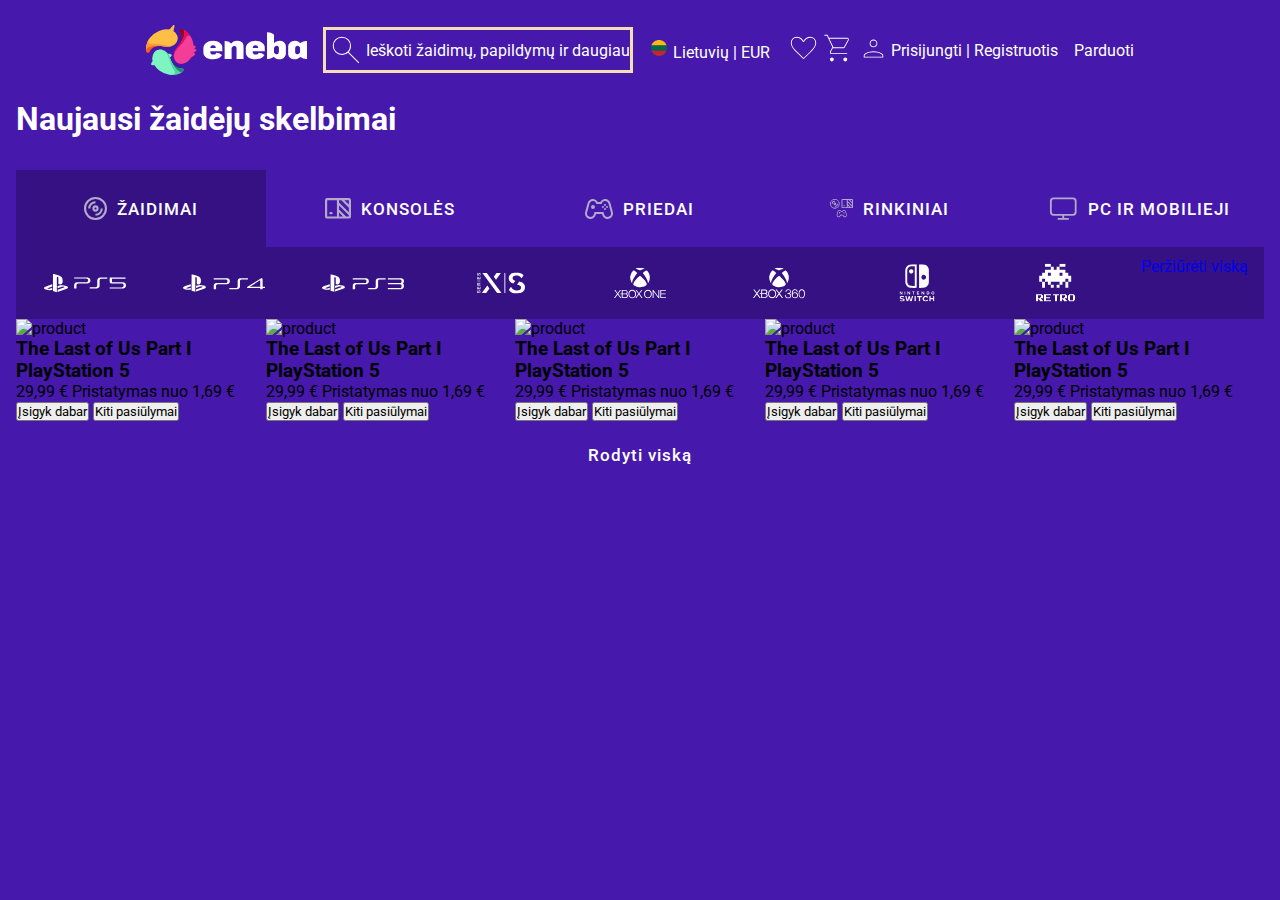
==== commit a22105f2: "Added new content" ====
--- a/task.html
+++ b/task.html
@@ -331,7 +331,7 @@
                     d="M29.5 12.79a6.81 6.81 0 00-2.69 1.34 5.66 5.66 0 00-1.9 4.75 4.02 4.02 0 00.53 2.1 5.82 5.82 0 002.74 2.75 3.96 3.96 0 002.19.51 4.65 4.65 0 002.04-.23 5.77 5.77 0 003.97-6.38 5.87 5.87 0 00-6.89-4.84zM51.28.09c-.05.04-.09 13.88-.09 30.77 0 27.86.02 30.68.2 30.76.35.12 10.26.07 11.49-.05a15.95 15.95 0 0012.25-8.43 18.97 18.97 0 00.95-2.24c.8-2.4.78-1.76.78-20.12 0-14.65-.02-16.83-.2-17.76a15.86 15.86 0 00-13-12.83A50 50 0 0056.94 0c-3.06 0-5.62.04-5.66.09zM64.93 27.9a6.25 6.25 0 014.29 3.98 6.68 6.68 0 01-.02 4.07 6.3 6.3 0 01-4.27 3.96 6.29 6.29 0 01-7.53-4.27 7.32 7.32 0 01.05-3.6 6.2 6.2 0 017.48-4.14zm21.3 43.04a4.12 4.12 0 00-2.82 4.63 3.93 3.93 0 002.14 2.97 3.97 3.97 0 004.58-.56 3.78 3.78 0 001.36-3.07A3.84 3.84 0 0090.33 72a4.38 4.38 0 00-4.1-1.05zm2.26 1.87a2.2 2.2 0 011.25 1.9 2.2 2.2 0 01-1.42 2.37 2.37 2.37 0 01-3.16-2.7 2.14 2.14 0 011.18-1.56 2.44 2.44 0 012.15-.01zM.61 74.91v3.91l.8-.03.8-.04.06-2.47.06-2.46L4.2 76.3l1.85 2.5.76-.03.77-.04v-7.66l-.8-.04-.8-.04v5.05L4.1 73.53l-1.89-2.51H.61zm12.78.01v3.9h1.66v-7.8h-1.66zm7.47-3.74a61 61 0 00-.04 3.86l.04 3.7.8.04.8.04v-5.18l1.9 2.58 1.92 2.58h1.54v-7.78h-1.66l-.03 2.45-.04 2.45-1.84-2.45-1.82-2.45h-.75c-.5 0-.78.05-.82.16zm12.41-.08a2.32 2.32 0 00-.09.84v.74h2.56v6.13h1.66v-6.13h2.43v-1.66h-3.24a31.67 31.67 0 00-3.32.09zm12.18 3.82v3.9h6v-1.54h-4.47V75.5h4.08v-1.4h-4.08v-1.54l2.2-.03 2.2-.04.04-.74.04-.72h-6.01zm12.32-3.74c-.03.1-.05 1.83-.03 3.86l.03 3.7.8.04.8.04v-5.18l1.91 2.58 1.92 2.58h1.53v-7.78h-1.66l-.03 2.45-.03 2.45-1.84-2.45-1.83-2.45h-.75c-.5 0-.78.05-.82.16zm13.48 3.72v3.91h1.7c1.97 0 2.9-.2 3.74-.78a3.82 3.82 0 00-.69-6.67c-.52-.24-.88-.28-2.67-.32L71.25 71zm4.18-1.98a2.25 2.25 0 011 3c-.41.84-1.24 1.23-2.7 1.23h-.95v-4.47h1.06a3.83 3.83 0 011.59.24zm-8.03 9.35a7.64 7.64 0 00-4.67 2.45 7.63 7.63 0 00.22 10.7 6.91 6.91 0 003.52 2.04 7.7 7.7 0 006.67-1.34c.75-.56 1.74-1.66 1.66-1.85-.03-.06-.55-.53-1.18-1.08l-1.12-.98-.34.45a4.67 4.67 0 01-6.91.46 5.66 5.66 0 01-.86-1.18 3.18 3.18 0 01-.36-1.95 3.37 3.37 0 01.32-1.92 4.63 4.63 0 015.31-2.43 4.97 4.97 0 012.4 1.51l.44.52.56-.46c.3-.24.84-.71 1.19-1.02l.64-.57-.5-.62a7.85 7.85 0 00-7-2.73zm-63.18.5C1.18 83.57-.4 85.6.28 87.9c.49 1.7 2.1 2.53 6.38 3.3 2.87.52 3.71.94 3.71 1.84 0 .63-.37 1.09-1.17 1.46-.7.32-.84.34-2.58.34A8.63 8.63 0 012.24 94a3.94 3.94 0 00-.91-.35c-.15.2-1.37 2.46-1.33 2.48a20.5 20.5 0 003.02 1.11 18.09 18.09 0 005.94.18c2.86-.53 4.27-1.85 4.4-4.06a3.23 3.23 0 00-1.98-3.59 15.5 15.5 0 00-4.57-1.37c-2.16-.42-2.77-.63-3.22-1.05a1.01 1.01 0 01.01-1.44c.92-.92 4.22-.96 6.77-.06a1.93 1.93 0 00.86.16 24.3 24.3 0 001-2.39 14.2 14.2 0 00-3.05-.9 14.02 14.02 0 00-4.96.06zm10.88.09l2 7.06 1.98 7.05c.07.2.27.23 1.84.23h1.78l.14-.48c1.26-4.57 2.54-8.87 2.6-8.71.04.1.64 2.2 1.33 4.66l1.26 4.47 1.78.04 1.8.04 2.02-7.13 2.08-7.3c.04-.1-.31-.15-1.55-.15h-1.6l-.18.6L31 88.35c-.65 2.46-1.23 4.51-1.28 4.51s-.64-1.94-1.32-4.32-1.37-4.66-1.51-5.1l-.24-.8-1.3.03-1.3.04-1.5 5.11-1.5 5.17c0 .03-.6-2.03-1.27-4.6s-1.33-4.9-1.4-5.2l-.16-.54h-1.6c-1.47 0-1.6 0-1.53.2zm24.22 7.06v7.28h3.32l-.03-7.25-.04-7.24-1.62-.04-1.63-.04zm6.77-5.68v1.6h4.6v11.37h3.19V85.84l2.27-.03 2.26-.03V82.7l-6.15-.04-6.17-.03zm32.06 5.68v7.28h3.06v-5.74h6.77v5.74h3.07l-.03-7.25-.04-7.24-1.5-.04-1.5-.04v5.76h-6.77v-5.75h-3.06z"
                   ></path>
                 </svg>
-                <span>2661</span>
+                <span>(2661)</span>
               </a>
             </li>
             <li>
--- a/task.css
+++ b/task.css
@@ -11,6 +11,10 @@
   list-style: none;
 }
 
+a {
+  text-decoration: none;
+}
+
 body {
   min-width: 370px;
   background-color: var(--main-background-color);
@@ -24,12 +28,75 @@
 
 header {
   display: flex;
-  width: 100px;
+  /* flex-direction: row; */
+  justify-content: center;
+  align-items: center;
+  height: 100px;
   background-color: var(--main-background-color);
+}
+.main_header {
+  display: flex;
+  align-items: center;
+  flex-direction: row;
+  gap: 1rem;
+}
+
+.logo {
+  display: flex;
+  gap: 3rem;
+}
+
+.logo img {
+  height: 50px;
+}
+
+.search_bar {
+  display: flex;
+  flex-direction: row;
+  align-items: center;
+  border: solid;
+  border-color: wheat;
+  color: white;
+}
+
+.language_curency {
+  display: flex;
+  flex-direction: row;
+  align-items: center;
+  text-decoration: none;
+}
+
+.language_curency a {
+  color: white;
+}
+
+.login_register {
+  display: flex;
+  flex-direction: row;
+  align-items: center;
+}
+.login_register img {
+  height: 35px;
+}
+
+.login_register a {
+  color: white;
+}
+
+.sell_button {
+  display: flex;
+  flex-direction: row;
+  align-items: center;
+}
+
+.sell_button a {
+  color: white;
 }
 
 .mobile_header {
   display: none;
+  flex-direction: row;
+  align-items: center;
 }
 
 @media screen and (max-width: 600px) {
@@ -54,14 +121,103 @@
   max-width: 1400px;
   width: 100%;
   margin: 0 auto;
+  padding: 0 1rem;
+}
+
+.new_ads h2 {
+  color: #fff;
+  font-size: 2rem;
+  margin-bottom: 2rem;
 }
 
 .gaming_categories {
   display: grid;
-  grid-template-columns: 1fr 1fr 1fr 1fr 1fr;
+  grid-template-columns: repeat(5, 1fr);
 }
 
 .cards {
   display: grid;
-  grid-template-columns: 1fr 1fr 1fr 1fr 1fr;
-}
+  grid-template-columns: repeat(5, 1fr);
+}
+
+.gaming_categories .button:first-child {
+  background-color: var(--secondary-background-color);
+}
+
+.button {
+  display: flex;
+  justify-content: center;
+  align-items: center;
+  border: unset;
+  background-color: unset;
+  color: #fff;
+  font-size: 17px;
+  font-weight: 500;
+  letter-spacing: 1px;
+  padding: 1.5rem 0;
+  cursor: pointer;
+  transition: color 0.15s ease-in-out;
+}
+
+.button:hover {
+  color: #fad318;
+}
+
+button svg {
+  margin-right: 10px;
+}
+
+.button svg path {
+  fill: #b3aac9;
+}
+
+.equipment_models {
+  display: grid;
+  grid-template-columns: repeat(9, 1fr);
+  background-color: var(--secondary-background-color);
+}
+
+.equipment_models li {
+  position: relative;
+  padding: 10px;
+  height: 72px;
+}
+
+.equipment_models li a {
+  display: flex;
+  flex-direction: column;
+  align-items: center;
+  justify-content: center;
+}
+
+.equipment_models li svg {
+  position: absolute;
+  transform: translate(-50%, -50%);
+  top: 50%;
+  left: 50%;
+  transition: top 0.15s ease-in-out;
+}
+
+.equipment_models li:hover svg {
+  top: calc(50% - 9px);
+}
+
+.equipment_models li:hover svg path {
+  fill: #fad318;
+}
+
+.equipment_models li span {
+  position: absolute;
+  top: 50%;
+  left: 50%;
+  transform: translate(-50%, -50%);
+  transition: top 0.15s ease-in-out, opacity 0.15s ease-in-out;
+  color: #dcd8e6;
+  font-size: 13px;
+  opacity: 0;
+}
+
+.equipment_models li:hover span {
+  top: calc(50% + 17px);
+  opacity: 1;
+}
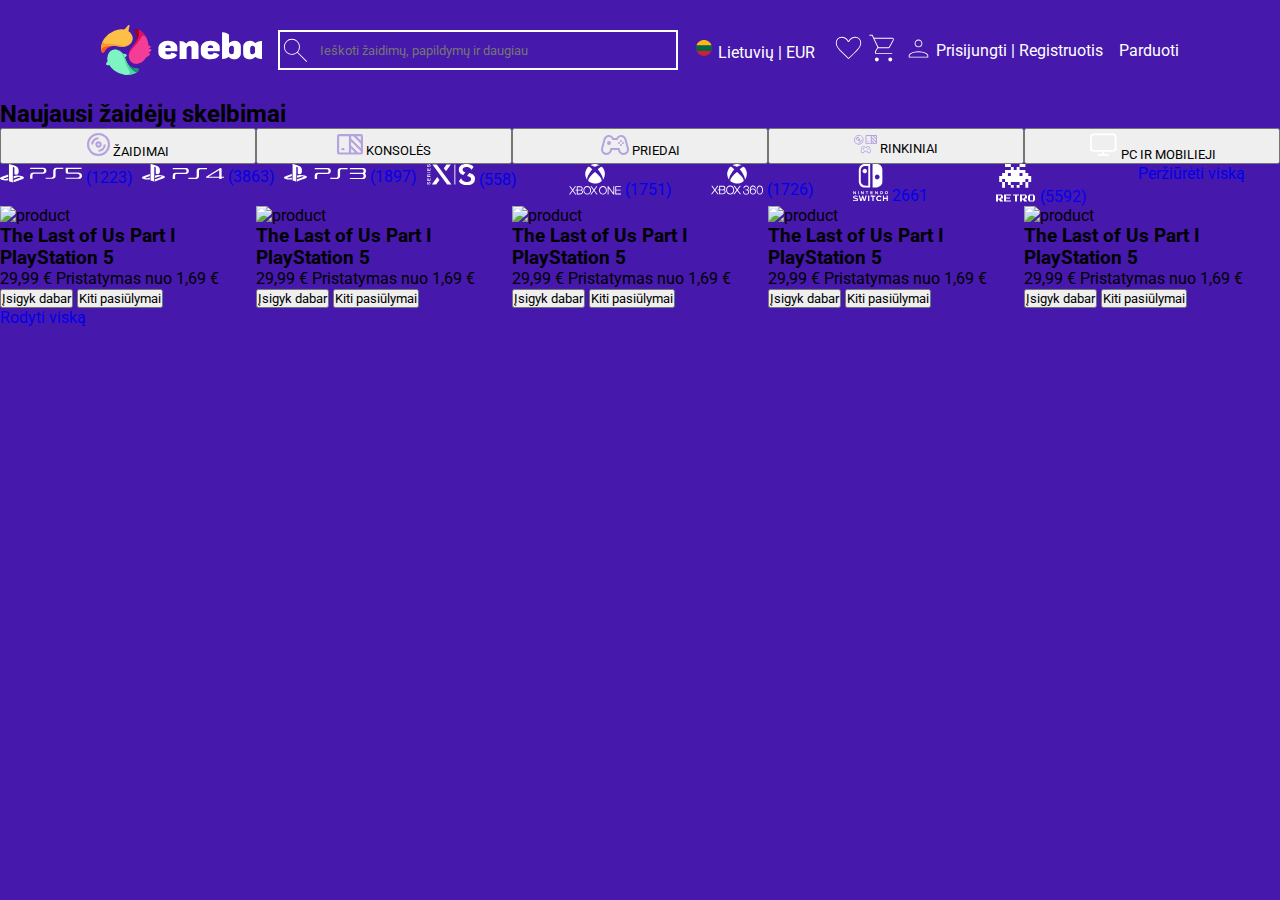
==== commit be998603: "Main header work" ====
--- a/task.html
+++ b/task.html
@@ -17,8 +17,14 @@
 
         <div class="search_bar">
           <img src="./Images/Icons/search_icon.svg" alt="" />
-          Ieškoti žaidimų, papildymų ir daugiau
-        </div>
+          <input
+            type="search"
+            name="search"
+            class="input"
+            placeholder="Ieškoti žaidimų, papildymų ir daugiau"
+          />
+        </div>
+
         <div class="language_curency">
           <a href="#"
             ><img src="./Images/Icons/language_icon.png" alt="" /> Lietuvių |
@@ -331,7 +337,7 @@
                     d="M29.5 12.79a6.81 6.81 0 00-2.69 1.34 5.66 5.66 0 00-1.9 4.75 4.02 4.02 0 00.53 2.1 5.82 5.82 0 002.74 2.75 3.96 3.96 0 002.19.51 4.65 4.65 0 002.04-.23 5.77 5.77 0 003.97-6.38 5.87 5.87 0 00-6.89-4.84zM51.28.09c-.05.04-.09 13.88-.09 30.77 0 27.86.02 30.68.2 30.76.35.12 10.26.07 11.49-.05a15.95 15.95 0 0012.25-8.43 18.97 18.97 0 00.95-2.24c.8-2.4.78-1.76.78-20.12 0-14.65-.02-16.83-.2-17.76a15.86 15.86 0 00-13-12.83A50 50 0 0056.94 0c-3.06 0-5.62.04-5.66.09zM64.93 27.9a6.25 6.25 0 014.29 3.98 6.68 6.68 0 01-.02 4.07 6.3 6.3 0 01-4.27 3.96 6.29 6.29 0 01-7.53-4.27 7.32 7.32 0 01.05-3.6 6.2 6.2 0 017.48-4.14zm21.3 43.04a4.12 4.12 0 00-2.82 4.63 3.93 3.93 0 002.14 2.97 3.97 3.97 0 004.58-.56 3.78 3.78 0 001.36-3.07A3.84 3.84 0 0090.33 72a4.38 4.38 0 00-4.1-1.05zm2.26 1.87a2.2 2.2 0 011.25 1.9 2.2 2.2 0 01-1.42 2.37 2.37 2.37 0 01-3.16-2.7 2.14 2.14 0 011.18-1.56 2.44 2.44 0 012.15-.01zM.61 74.91v3.91l.8-.03.8-.04.06-2.47.06-2.46L4.2 76.3l1.85 2.5.76-.03.77-.04v-7.66l-.8-.04-.8-.04v5.05L4.1 73.53l-1.89-2.51H.61zm12.78.01v3.9h1.66v-7.8h-1.66zm7.47-3.74a61 61 0 00-.04 3.86l.04 3.7.8.04.8.04v-5.18l1.9 2.58 1.92 2.58h1.54v-7.78h-1.66l-.03 2.45-.04 2.45-1.84-2.45-1.82-2.45h-.75c-.5 0-.78.05-.82.16zm12.41-.08a2.32 2.32 0 00-.09.84v.74h2.56v6.13h1.66v-6.13h2.43v-1.66h-3.24a31.67 31.67 0 00-3.32.09zm12.18 3.82v3.9h6v-1.54h-4.47V75.5h4.08v-1.4h-4.08v-1.54l2.2-.03 2.2-.04.04-.74.04-.72h-6.01zm12.32-3.74c-.03.1-.05 1.83-.03 3.86l.03 3.7.8.04.8.04v-5.18l1.91 2.58 1.92 2.58h1.53v-7.78h-1.66l-.03 2.45-.03 2.45-1.84-2.45-1.83-2.45h-.75c-.5 0-.78.05-.82.16zm13.48 3.72v3.91h1.7c1.97 0 2.9-.2 3.74-.78a3.82 3.82 0 00-.69-6.67c-.52-.24-.88-.28-2.67-.32L71.25 71zm4.18-1.98a2.25 2.25 0 011 3c-.41.84-1.24 1.23-2.7 1.23h-.95v-4.47h1.06a3.83 3.83 0 011.59.24zm-8.03 9.35a7.64 7.64 0 00-4.67 2.45 7.63 7.63 0 00.22 10.7 6.91 6.91 0 003.52 2.04 7.7 7.7 0 006.67-1.34c.75-.56 1.74-1.66 1.66-1.85-.03-.06-.55-.53-1.18-1.08l-1.12-.98-.34.45a4.67 4.67 0 01-6.91.46 5.66 5.66 0 01-.86-1.18 3.18 3.18 0 01-.36-1.95 3.37 3.37 0 01.32-1.92 4.63 4.63 0 015.31-2.43 4.97 4.97 0 012.4 1.51l.44.52.56-.46c.3-.24.84-.71 1.19-1.02l.64-.57-.5-.62a7.85 7.85 0 00-7-2.73zm-63.18.5C1.18 83.57-.4 85.6.28 87.9c.49 1.7 2.1 2.53 6.38 3.3 2.87.52 3.71.94 3.71 1.84 0 .63-.37 1.09-1.17 1.46-.7.32-.84.34-2.58.34A8.63 8.63 0 012.24 94a3.94 3.94 0 00-.91-.35c-.15.2-1.37 2.46-1.33 2.48a20.5 20.5 0 003.02 1.11 18.09 18.09 0 005.94.18c2.86-.53 4.27-1.85 4.4-4.06a3.23 3.23 0 00-1.98-3.59 15.5 15.5 0 00-4.57-1.37c-2.16-.42-2.77-.63-3.22-1.05a1.01 1.01 0 01.01-1.44c.92-.92 4.22-.96 6.77-.06a1.93 1.93 0 00.86.16 24.3 24.3 0 001-2.39 14.2 14.2 0 00-3.05-.9 14.02 14.02 0 00-4.96.06zm10.88.09l2 7.06 1.98 7.05c.07.2.27.23 1.84.23h1.78l.14-.48c1.26-4.57 2.54-8.87 2.6-8.71.04.1.64 2.2 1.33 4.66l1.26 4.47 1.78.04 1.8.04 2.02-7.13 2.08-7.3c.04-.1-.31-.15-1.55-.15h-1.6l-.18.6L31 88.35c-.65 2.46-1.23 4.51-1.28 4.51s-.64-1.94-1.32-4.32-1.37-4.66-1.51-5.1l-.24-.8-1.3.03-1.3.04-1.5 5.11-1.5 5.17c0 .03-.6-2.03-1.27-4.6s-1.33-4.9-1.4-5.2l-.16-.54h-1.6c-1.47 0-1.6 0-1.53.2zm24.22 7.06v7.28h3.32l-.03-7.25-.04-7.24-1.62-.04-1.63-.04zm6.77-5.68v1.6h4.6v11.37h3.19V85.84l2.27-.03 2.26-.03V82.7l-6.15-.04-6.17-.03zm32.06 5.68v7.28h3.06v-5.74h6.77v5.74h3.07l-.03-7.25-.04-7.24-1.5-.04-1.5-.04v5.76h-6.77v-5.75h-3.06z"
                   ></path>
                 </svg>
-                <span>(2661)</span>
+                <span>2661</span>
               </a>
             </li>
             <li>
--- a/task.css
+++ b/task.css
@@ -52,11 +52,39 @@
 
 .search_bar {
   display: flex;
-  flex-direction: row;
+  line-height: 28px;
+  max-width: 800px;
   align-items: center;
-  border: solid;
-  border-color: wheat;
+  position: relative;
   color: white;
+}
+
+input .input {
+  width: 400px;
+}
+
+.search_bar input {
+  height: 40px;
+  width: 400px;
+  padding-right: 100px;
+  line-height: 28px;
+  padding: 0 1rem;
+  color: #0d0c22;
+  background-color: var(--main-background-color);
+  outline: none;
+  border: 2px solid white;
+  padding-left: 2.5rem;
+  transition: 0.3s ease;
+}
+
+/* .search_bar input::placeholder {
+  
+} */
+.search_bar img {
+  position: absolute;
+  fill: #777;
+  width: 35px;
+  height: 35px;
 }
 
 .language_curency {
@@ -121,13 +149,6 @@
   max-width: 1400px;
   width: 100%;
   margin: 0 auto;
-  padding: 0 1rem;
-}
-
-.new_ads h2 {
-  color: #fff;
-  font-size: 2rem;
-  margin-bottom: 2rem;
 }
 
 .gaming_categories {
@@ -135,89 +156,12 @@
   grid-template-columns: repeat(5, 1fr);
 }
 
+.equipment_models {
+  display: grid;
+  grid-template-columns: repeat(9, 1fr);
+}
+
 .cards {
   display: grid;
   grid-template-columns: repeat(5, 1fr);
 }
-
-.gaming_categories .button:first-child {
-  background-color: var(--secondary-background-color);
-}
-
-.button {
-  display: flex;
-  justify-content: center;
-  align-items: center;
-  border: unset;
-  background-color: unset;
-  color: #fff;
-  font-size: 17px;
-  font-weight: 500;
-  letter-spacing: 1px;
-  padding: 1.5rem 0;
-  cursor: pointer;
-  transition: color 0.15s ease-in-out;
-}
-
-.button:hover {
-  color: #fad318;
-}
-
-button svg {
-  margin-right: 10px;
-}
-
-.button svg path {
-  fill: #b3aac9;
-}
-
-.equipment_models {
-  display: grid;
-  grid-template-columns: repeat(9, 1fr);
-  background-color: var(--secondary-background-color);
-}
-
-.equipment_models li {
-  position: relative;
-  padding: 10px;
-  height: 72px;
-}
-
-.equipment_models li a {
-  display: flex;
-  flex-direction: column;
-  align-items: center;
-  justify-content: center;
-}
-
-.equipment_models li svg {
-  position: absolute;
-  transform: translate(-50%, -50%);
-  top: 50%;
-  left: 50%;
-  transition: top 0.15s ease-in-out;
-}
-
-.equipment_models li:hover svg {
-  top: calc(50% - 9px);
-}
-
-.equipment_models li:hover svg path {
-  fill: #fad318;
-}
-
-.equipment_models li span {
-  position: absolute;
-  top: 50%;
-  left: 50%;
-  transform: translate(-50%, -50%);
-  transition: top 0.15s ease-in-out, opacity 0.15s ease-in-out;
-  color: #dcd8e6;
-  font-size: 13px;
-  opacity: 0;
-}
-
-.equipment_models li:hover span {
-  top: calc(50% + 17px);
-  opacity: 1;
-}
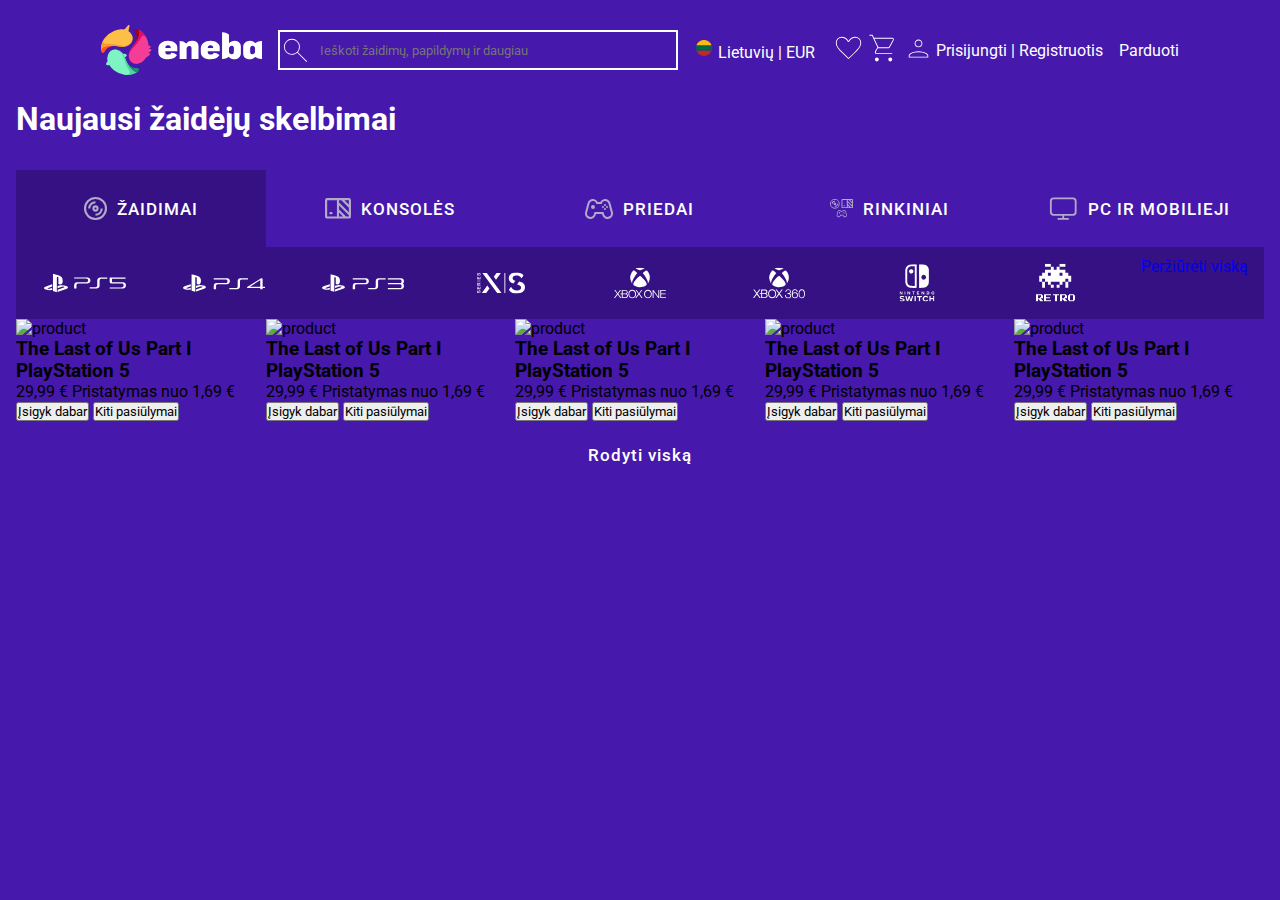
==== commit 2363e13f: "Main header work" ====
--- a/task.html
+++ b/task.html
@@ -337,7 +337,7 @@
                     d="M29.5 12.79a6.81 6.81 0 00-2.69 1.34 5.66 5.66 0 00-1.9 4.75 4.02 4.02 0 00.53 2.1 5.82 5.82 0 002.74 2.75 3.96 3.96 0 002.19.51 4.65 4.65 0 002.04-.23 5.77 5.77 0 003.97-6.38 5.87 5.87 0 00-6.89-4.84zM51.28.09c-.05.04-.09 13.88-.09 30.77 0 27.86.02 30.68.2 30.76.35.12 10.26.07 11.49-.05a15.95 15.95 0 0012.25-8.43 18.97 18.97 0 00.95-2.24c.8-2.4.78-1.76.78-20.12 0-14.65-.02-16.83-.2-17.76a15.86 15.86 0 00-13-12.83A50 50 0 0056.94 0c-3.06 0-5.62.04-5.66.09zM64.93 27.9a6.25 6.25 0 014.29 3.98 6.68 6.68 0 01-.02 4.07 6.3 6.3 0 01-4.27 3.96 6.29 6.29 0 01-7.53-4.27 7.32 7.32 0 01.05-3.6 6.2 6.2 0 017.48-4.14zm21.3 43.04a4.12 4.12 0 00-2.82 4.63 3.93 3.93 0 002.14 2.97 3.97 3.97 0 004.58-.56 3.78 3.78 0 001.36-3.07A3.84 3.84 0 0090.33 72a4.38 4.38 0 00-4.1-1.05zm2.26 1.87a2.2 2.2 0 011.25 1.9 2.2 2.2 0 01-1.42 2.37 2.37 2.37 0 01-3.16-2.7 2.14 2.14 0 011.18-1.56 2.44 2.44 0 012.15-.01zM.61 74.91v3.91l.8-.03.8-.04.06-2.47.06-2.46L4.2 76.3l1.85 2.5.76-.03.77-.04v-7.66l-.8-.04-.8-.04v5.05L4.1 73.53l-1.89-2.51H.61zm12.78.01v3.9h1.66v-7.8h-1.66zm7.47-3.74a61 61 0 00-.04 3.86l.04 3.7.8.04.8.04v-5.18l1.9 2.58 1.92 2.58h1.54v-7.78h-1.66l-.03 2.45-.04 2.45-1.84-2.45-1.82-2.45h-.75c-.5 0-.78.05-.82.16zm12.41-.08a2.32 2.32 0 00-.09.84v.74h2.56v6.13h1.66v-6.13h2.43v-1.66h-3.24a31.67 31.67 0 00-3.32.09zm12.18 3.82v3.9h6v-1.54h-4.47V75.5h4.08v-1.4h-4.08v-1.54l2.2-.03 2.2-.04.04-.74.04-.72h-6.01zm12.32-3.74c-.03.1-.05 1.83-.03 3.86l.03 3.7.8.04.8.04v-5.18l1.91 2.58 1.92 2.58h1.53v-7.78h-1.66l-.03 2.45-.03 2.45-1.84-2.45-1.83-2.45h-.75c-.5 0-.78.05-.82.16zm13.48 3.72v3.91h1.7c1.97 0 2.9-.2 3.74-.78a3.82 3.82 0 00-.69-6.67c-.52-.24-.88-.28-2.67-.32L71.25 71zm4.18-1.98a2.25 2.25 0 011 3c-.41.84-1.24 1.23-2.7 1.23h-.95v-4.47h1.06a3.83 3.83 0 011.59.24zm-8.03 9.35a7.64 7.64 0 00-4.67 2.45 7.63 7.63 0 00.22 10.7 6.91 6.91 0 003.52 2.04 7.7 7.7 0 006.67-1.34c.75-.56 1.74-1.66 1.66-1.85-.03-.06-.55-.53-1.18-1.08l-1.12-.98-.34.45a4.67 4.67 0 01-6.91.46 5.66 5.66 0 01-.86-1.18 3.18 3.18 0 01-.36-1.95 3.37 3.37 0 01.32-1.92 4.63 4.63 0 015.31-2.43 4.97 4.97 0 012.4 1.51l.44.52.56-.46c.3-.24.84-.71 1.19-1.02l.64-.57-.5-.62a7.85 7.85 0 00-7-2.73zm-63.18.5C1.18 83.57-.4 85.6.28 87.9c.49 1.7 2.1 2.53 6.38 3.3 2.87.52 3.71.94 3.71 1.84 0 .63-.37 1.09-1.17 1.46-.7.32-.84.34-2.58.34A8.63 8.63 0 012.24 94a3.94 3.94 0 00-.91-.35c-.15.2-1.37 2.46-1.33 2.48a20.5 20.5 0 003.02 1.11 18.09 18.09 0 005.94.18c2.86-.53 4.27-1.85 4.4-4.06a3.23 3.23 0 00-1.98-3.59 15.5 15.5 0 00-4.57-1.37c-2.16-.42-2.77-.63-3.22-1.05a1.01 1.01 0 01.01-1.44c.92-.92 4.22-.96 6.77-.06a1.93 1.93 0 00.86.16 24.3 24.3 0 001-2.39 14.2 14.2 0 00-3.05-.9 14.02 14.02 0 00-4.96.06zm10.88.09l2 7.06 1.98 7.05c.07.2.27.23 1.84.23h1.78l.14-.48c1.26-4.57 2.54-8.87 2.6-8.71.04.1.64 2.2 1.33 4.66l1.26 4.47 1.78.04 1.8.04 2.02-7.13 2.08-7.3c.04-.1-.31-.15-1.55-.15h-1.6l-.18.6L31 88.35c-.65 2.46-1.23 4.51-1.28 4.51s-.64-1.94-1.32-4.32-1.37-4.66-1.51-5.1l-.24-.8-1.3.03-1.3.04-1.5 5.11-1.5 5.17c0 .03-.6-2.03-1.27-4.6s-1.33-4.9-1.4-5.2l-.16-.54h-1.6c-1.47 0-1.6 0-1.53.2zm24.22 7.06v7.28h3.32l-.03-7.25-.04-7.24-1.62-.04-1.63-.04zm6.77-5.68v1.6h4.6v11.37h3.19V85.84l2.27-.03 2.26-.03V82.7l-6.15-.04-6.17-.03zm32.06 5.68v7.28h3.06v-5.74h6.77v5.74h3.07l-.03-7.25-.04-7.24-1.5-.04-1.5-.04v5.76h-6.77v-5.75h-3.06z"
                   ></path>
                 </svg>
-                <span>2661</span>
+                <span>(2661)</span>
               </a>
             </li>
             <li>
--- a/task.css
+++ b/task.css
@@ -149,6 +149,13 @@
   max-width: 1400px;
   width: 100%;
   margin: 0 auto;
+  padding: 0 1rem;
+}
+
+.new_ads h2 {
+  color: #fff;
+  font-size: 2rem;
+  margin-bottom: 2rem;
 }
 
 .gaming_categories {
@@ -156,12 +163,89 @@
   grid-template-columns: repeat(5, 1fr);
 }
 
+.cards {
+  display: grid;
+  grid-template-columns: repeat(5, 1fr);
+}
+
+.gaming_categories .button:first-child {
+  background-color: var(--secondary-background-color);
+}
+
+.button {
+  display: flex;
+  justify-content: center;
+  align-items: center;
+  border: unset;
+  background-color: unset;
+  color: #fff;
+  font-size: 17px;
+  font-weight: 500;
+  letter-spacing: 1px;
+  padding: 1.5rem 0;
+  cursor: pointer;
+  transition: color 0.15s ease-in-out;
+}
+
+.button:hover {
+  color: #fad318;
+}
+
+button svg {
+  margin-right: 10px;
+}
+
+.button svg path {
+  fill: #b3aac9;
+}
+
 .equipment_models {
   display: grid;
   grid-template-columns: repeat(9, 1fr);
-}
-
-.cards {
-  display: grid;
-  grid-template-columns: repeat(5, 1fr);
-}
+  background-color: var(--secondary-background-color);
+}
+
+.equipment_models li {
+  position: relative;
+  padding: 10px;
+  height: 72px;
+}
+
+.equipment_models li a {
+  display: flex;
+  flex-direction: column;
+  align-items: center;
+  justify-content: center;
+}
+
+.equipment_models li svg {
+  position: absolute;
+  transform: translate(-50%, -50%);
+  top: 50%;
+  left: 50%;
+  transition: top 0.15s ease-in-out;
+}
+
+.equipment_models li:hover svg {
+  top: calc(50% - 9px);
+}
+
+.equipment_models li:hover svg path {
+  fill: #fad318;
+}
+
+.equipment_models li span {
+  position: absolute;
+  top: 50%;
+  left: 50%;
+  transform: translate(-50%, -50%);
+  transition: top 0.15s ease-in-out, opacity 0.15s ease-in-out;
+  color: #dcd8e6;
+  font-size: 13px;
+  opacity: 0;
+}
+
+.equipment_models li:hover span {
+  top: calc(50% + 17px);
+  opacity: 1;
+}
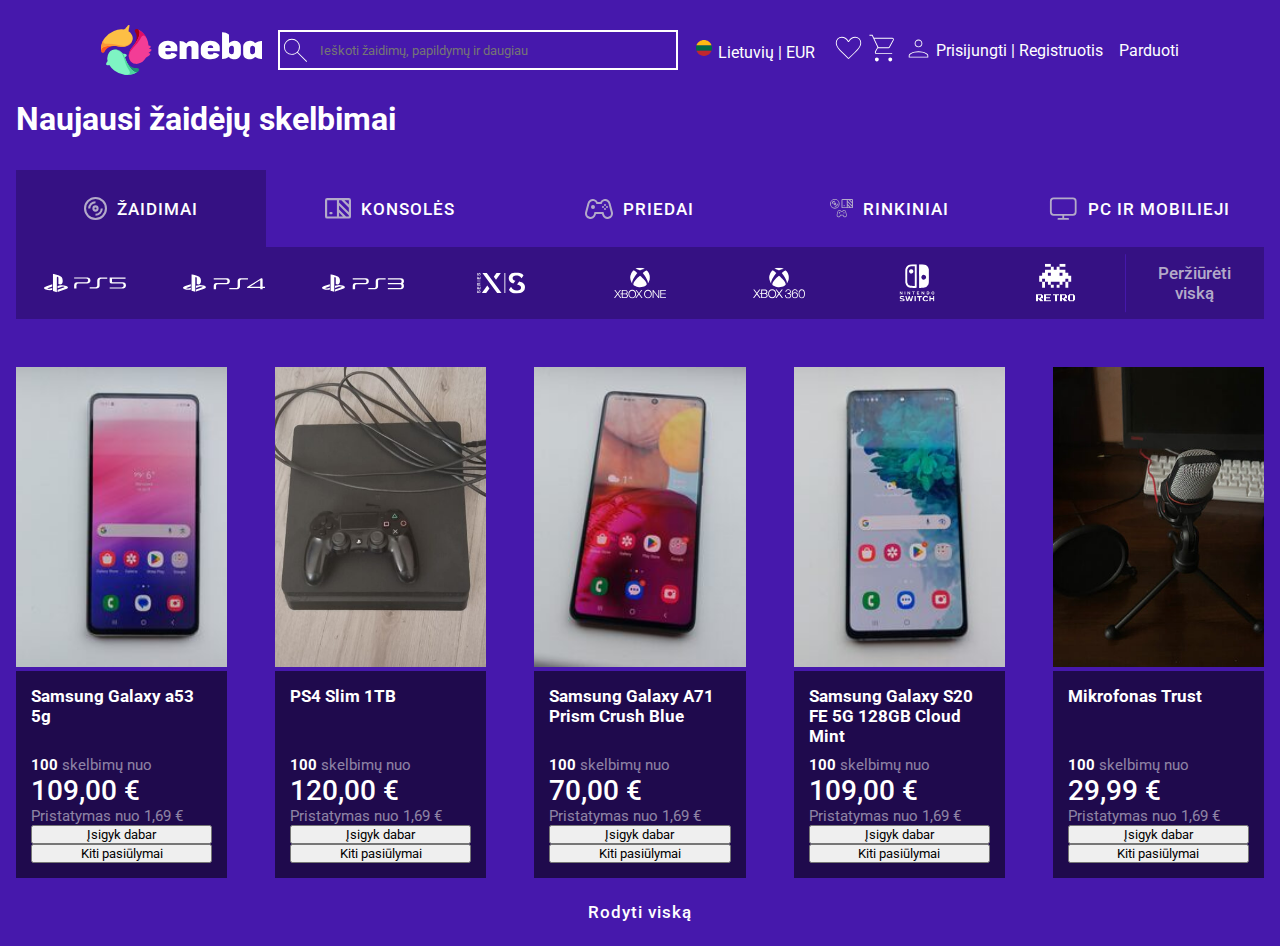
==== commit b04f4ba5: "Added new content" ====
--- a/task.html
+++ b/task.html
@@ -373,12 +373,14 @@
         <div class="cards">
           <div class="card">
             <div class="img_wrapper">
-              <img src="" alt="product" />
+              <img src="./Images/Products/product1.jfif" alt="product" />
             </div>
             <div class="card_content">
-              <h3>The Last of Us Part I PlayStation 5</h3>
-              <span class="advertisements_count"></span>
-              <span class="price">29,99 €</span>
+              <h3>Samsung Galaxy a53 5g</h3>
+              <span class="advertisements_count"
+                ><strong>100</strong> skelbimų nuo</span
+              >
+              <span class="price">109,00 €</span>
               <span class="shipping_cost">Pristatymas nuo 1,69 €</span>
               <button class="purchase_button">Įsigyk dabar</button>
               <button class="ads_button">Kiti pasiūlymai</button>
@@ -386,12 +388,14 @@
           </div>
           <div class="card">
             <div class="img_wrapper">
-              <img src="" alt="product" />
+              <img src="./Images/Products/product2.jfif" alt="product" />
             </div>
             <div class="card_content">
-              <h3>The Last of Us Part I PlayStation 5</h3>
-              <span class="advertisements_count"></span>
-              <span class="price">29,99 €</span>
+              <h3>PS4 Slim 1TB</h3>
+              <span class="advertisements_count"
+                ><strong>100</strong> skelbimų nuo</span
+              >
+              <span class="price">120,00 €</span>
               <span class="shipping_cost">Pristatymas nuo 1,69 €</span>
               <button class="purchase_button">Įsigyk dabar</button>
               <button class="ads_button">Kiti pasiūlymai</button>
@@ -399,12 +403,14 @@
           </div>
           <div class="card">
             <div class="img_wrapper">
-              <img src="" alt="product" />
+              <img src="./Images/Products/product3.jfif" alt="product" />
             </div>
             <div class="card_content">
-              <h3>The Last of Us Part I PlayStation 5</h3>
-              <span class="advertisements_count"></span>
-              <span class="price">29,99 €</span>
+              <h3>Samsung Galaxy A71 Prism Crush Blue</h3>
+              <span class="advertisements_count"
+                ><strong>100</strong> skelbimų nuo</span
+              >
+              <span class="price">70,00 €</span>
               <span class="shipping_cost">Pristatymas nuo 1,69 €</span>
               <button class="purchase_button">Įsigyk dabar</button>
               <button class="ads_button">Kiti pasiūlymai</button>
@@ -412,12 +418,14 @@
           </div>
           <div class="card">
             <div class="img_wrapper">
-              <img src="" alt="product" />
+              <img src="./Images/Products/product4.jfif" alt="product" />
             </div>
             <div class="card_content">
-              <h3>The Last of Us Part I PlayStation 5</h3>
-              <span class="advertisements_count"></span>
-              <span class="price">29,99 €</span>
+              <h3>Samsung Galaxy S20 FE 5G 128GB Cloud Mint</h3>
+              <span class="advertisements_count"
+                ><strong>100</strong> skelbimų nuo</span
+              >
+              <span class="price">109,00 €</span>
               <span class="shipping_cost">Pristatymas nuo 1,69 €</span>
               <button class="purchase_button">Įsigyk dabar</button>
               <button class="ads_button">Kiti pasiūlymai</button>
@@ -425,11 +433,13 @@
           </div>
           <div class="card">
             <div class="img_wrapper">
-              <img src="" alt="product" />
+              <img src="./Images/Products/product5.jfif" alt="product" />
             </div>
             <div class="card_content">
-              <h3>The Last of Us Part I PlayStation 5</h3>
-              <span class="advertisements_count"></span>
+              <h3>Mikrofonas Trust</h3>
+              <span class="advertisements_count"
+                ><strong>100</strong> skelbimų nuo</span
+              >
               <span class="price">29,99 €</span>
               <span class="shipping_cost">Pristatymas nuo 1,69 €</span>
               <button class="purchase_button">Įsigyk dabar</button>
--- a/task.css
+++ b/task.css
@@ -18,11 +18,13 @@
 body {
   min-width: 370px;
   background-color: var(--main-background-color);
+  color: #fff;
 }
 
 :root {
   --main-background-color: #4618ac;
   --secondary-background-color: #351183;
+  --card-background-color: #1f0a4d;
   --main-text-color: #fff;
 }
 
@@ -163,11 +165,6 @@
   grid-template-columns: repeat(5, 1fr);
 }
 
-.cards {
-  display: grid;
-  grid-template-columns: repeat(5, 1fr);
-}
-
 .gaming_categories .button:first-child {
   background-color: var(--secondary-background-color);
 }
@@ -216,6 +213,8 @@
   flex-direction: column;
   align-items: center;
   justify-content: center;
+  cursor: pointer;
+  height: 100%;
 }
 
 .equipment_models li svg {
@@ -249,3 +248,69 @@
   top: calc(50% + 17px);
   opacity: 1;
 }
+
+.equipment_models li:last-child a {
+  width: 100px;
+  text-align: center;
+  color: #b3aac9;
+  font-weight: 500;
+  font-size: 17px;
+  margin: 0 auto;
+}
+
+.equipment_models li:last-child:hover a {
+  color: #fad318;
+}
+
+.equipment_models li:last-child::before {
+  content: "";
+  position: absolute;
+  top: 50%;
+  transform: translatey(-50%);
+  height: 80%;
+  width: 1px;
+  background-color: var(--main-background-color);
+  left: 0;
+}
+
+.cards {
+  display: grid;
+  grid-template-columns: repeat(5, 1fr);
+  gap: 3rem;
+  margin-top: 3rem;
+}
+
+.img_wrapper img {
+  object-fit: cover;
+  width: 100%;
+  object-position: center;
+  height: 300px;
+}
+
+.card_content {
+  display: flex;
+  flex-direction: column;
+  background-color: var(--card-background-color);
+  padding: 15px;
+}
+
+.card_content h3 {
+  font-size: 17px;
+  height: 70px;
+  overflow: hidden;
+}
+
+.advertisements_count,
+.shipping_cost {
+  color: #ffffff80;
+  font-size: 15px;
+}
+
+.card_content .price {
+  font-size: 1.75rem;
+  font-weight: 500;
+}
+
+.advertisements_count strong {
+  color: #fff;
+}
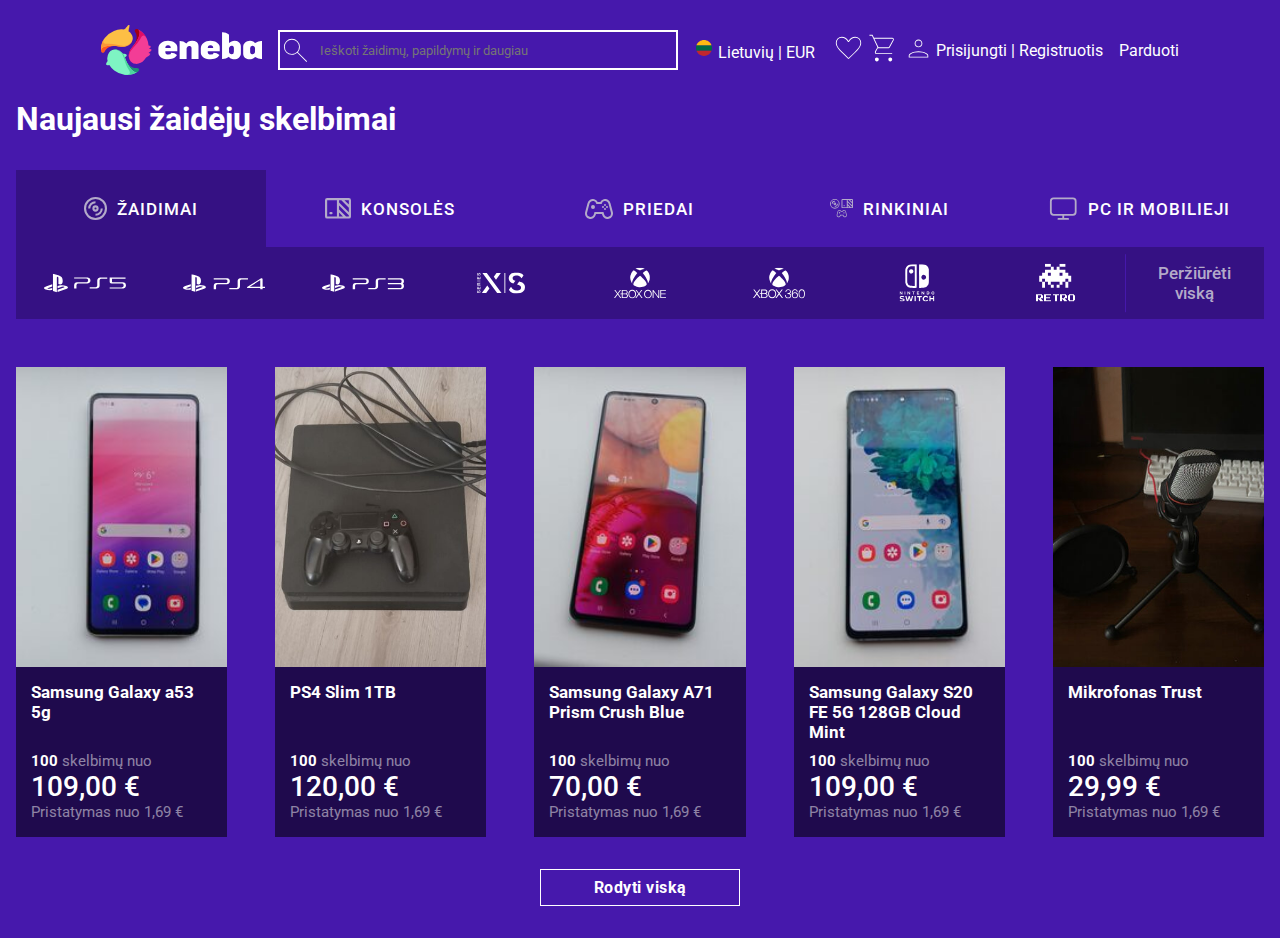
==== commit e251184e: "Added new content" ====
--- a/task.html
+++ b/task.html
@@ -447,7 +447,7 @@
             </div>
           </div>
         </div>
-        <a class="button" href="#show">Rodyti viską</a>
+        <a class="button2" href="#show">Rodyti viską</a>
       </section>
       <section class="promoted_offers"></section>
       <section class="recommendations"></section>
--- a/task.css
+++ b/task.css
@@ -280,18 +280,34 @@
   margin-top: 3rem;
 }
 
+.card {
+  overflow: hidden;
+  height: 470px;
+}
+
+.img_wrapper {
+  height: 300px;
+}
+
 .img_wrapper img {
   object-fit: cover;
   width: 100%;
   object-position: center;
-  height: 300px;
+  height: 100%;
 }
 
 .card_content {
   display: flex;
+  position: relative;
   flex-direction: column;
   background-color: var(--card-background-color);
   padding: 15px;
+  z-index: 10;
+  transition: transform 0.5s ease-in-out;
+}
+
+.card:hover .card_content {
+  transform: translateY(-100px);
 }
 
 .card_content h3 {
@@ -314,3 +330,51 @@
 .advertisements_count strong {
   color: #fff;
 }
+
+.purchase_button {
+  padding: 0.5rem 0;
+  background-color: #fad318;
+  border: none;
+  font-size: 1rem;
+  font-weight: 900;
+  letter-spacing: 0.5px;
+  margin-top: 1rem;
+  cursor: pointer;
+  transition: 0.3s ease-in-out;
+}
+
+.purchase_button:hover {
+  background-color: #f0a613;
+}
+
+.ads_button {
+  padding: 0.5rem 0;
+  background-color: unset;
+  border: 1px solid #fff;
+  font-size: 1rem;
+  font-weight: 900;
+  color: #fff;
+  letter-spacing: 0.5px;
+  margin-top: 1rem;
+  cursor: pointer;
+  transition: 0.3s ease-in-out;
+}
+
+.button2 {
+  display: block;
+  width: 200px;
+  padding: 0.5rem 0;
+  font-weight: 700;
+  letter-spacing: 0.5px;
+  border: 1px solid #fff;
+  color: #fff;
+  margin: 2rem auto;
+  text-align: center;
+  transition: 0.3s ease-in-out;
+}
+
+.button2:hover,
+.ads_button:hover {
+  background-color: rgba(0, 0, 0, 0.3);
+  border-color: #fad318;
+}
